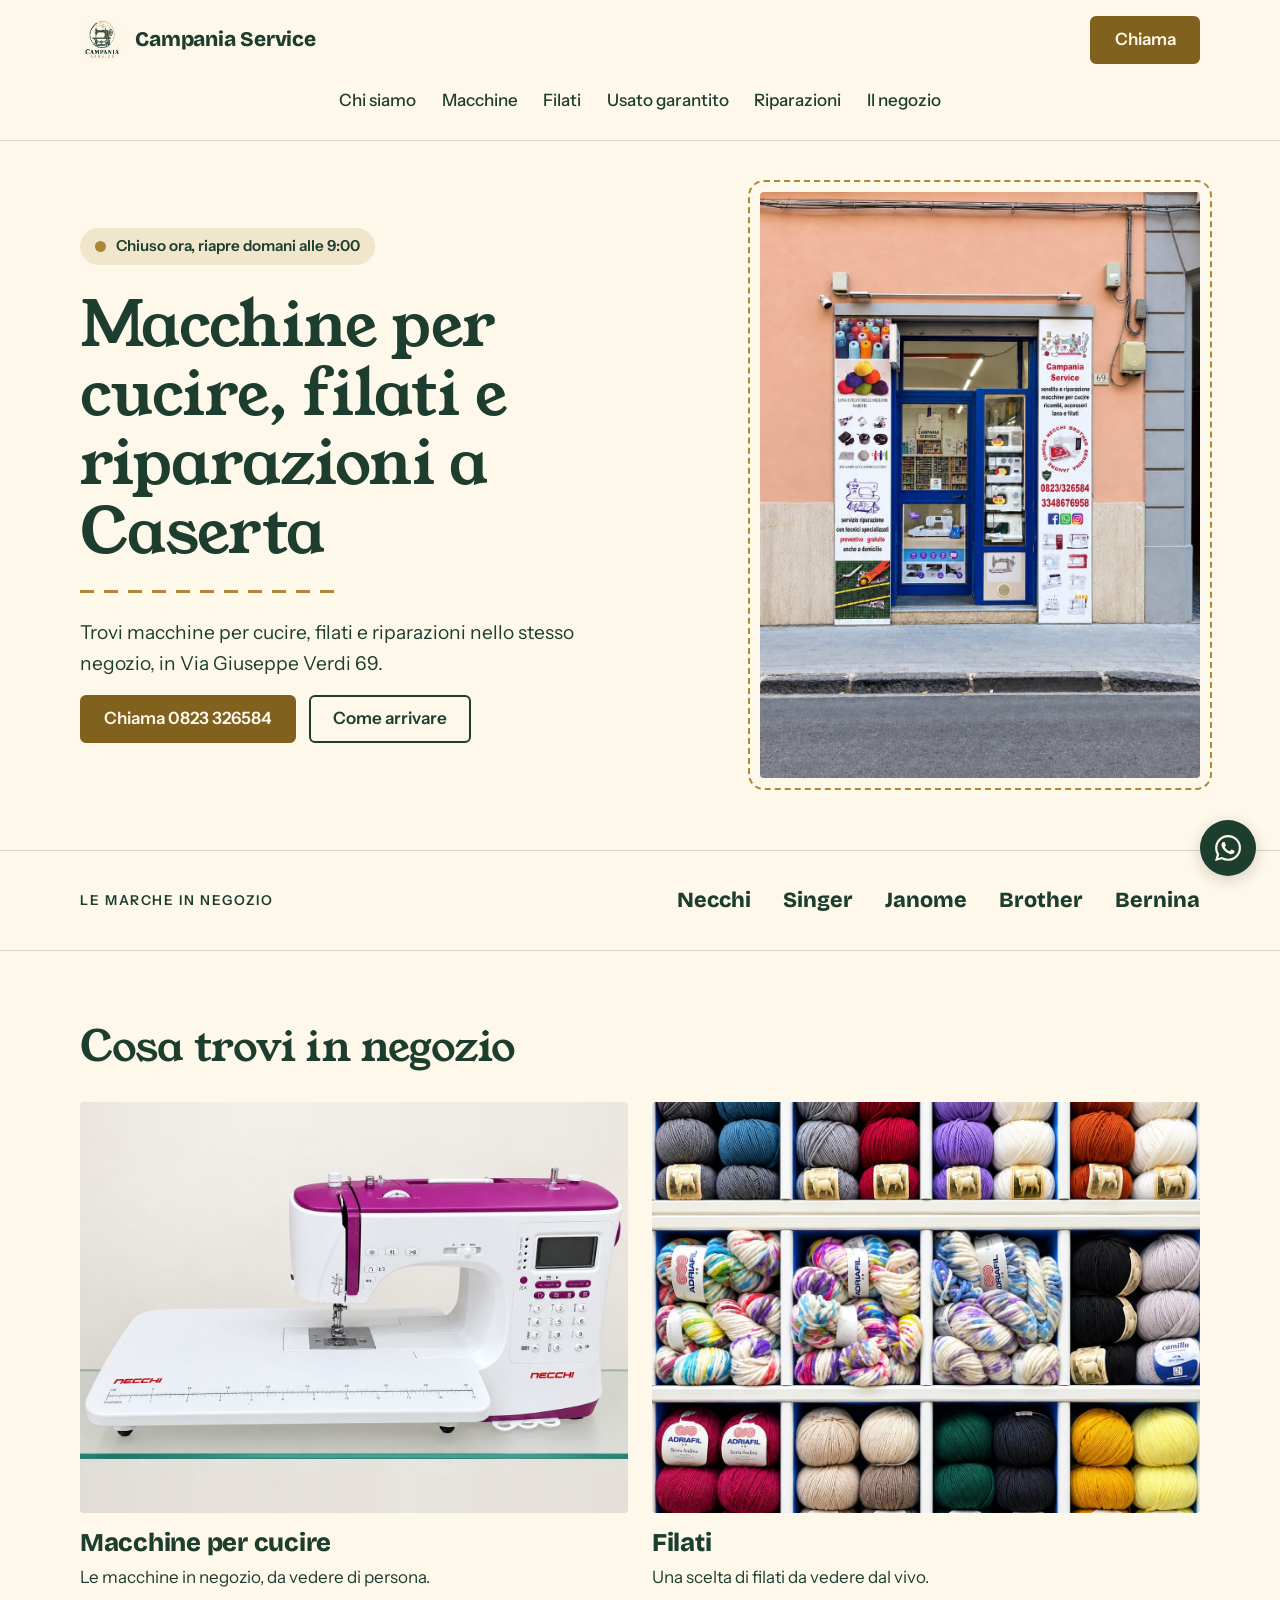
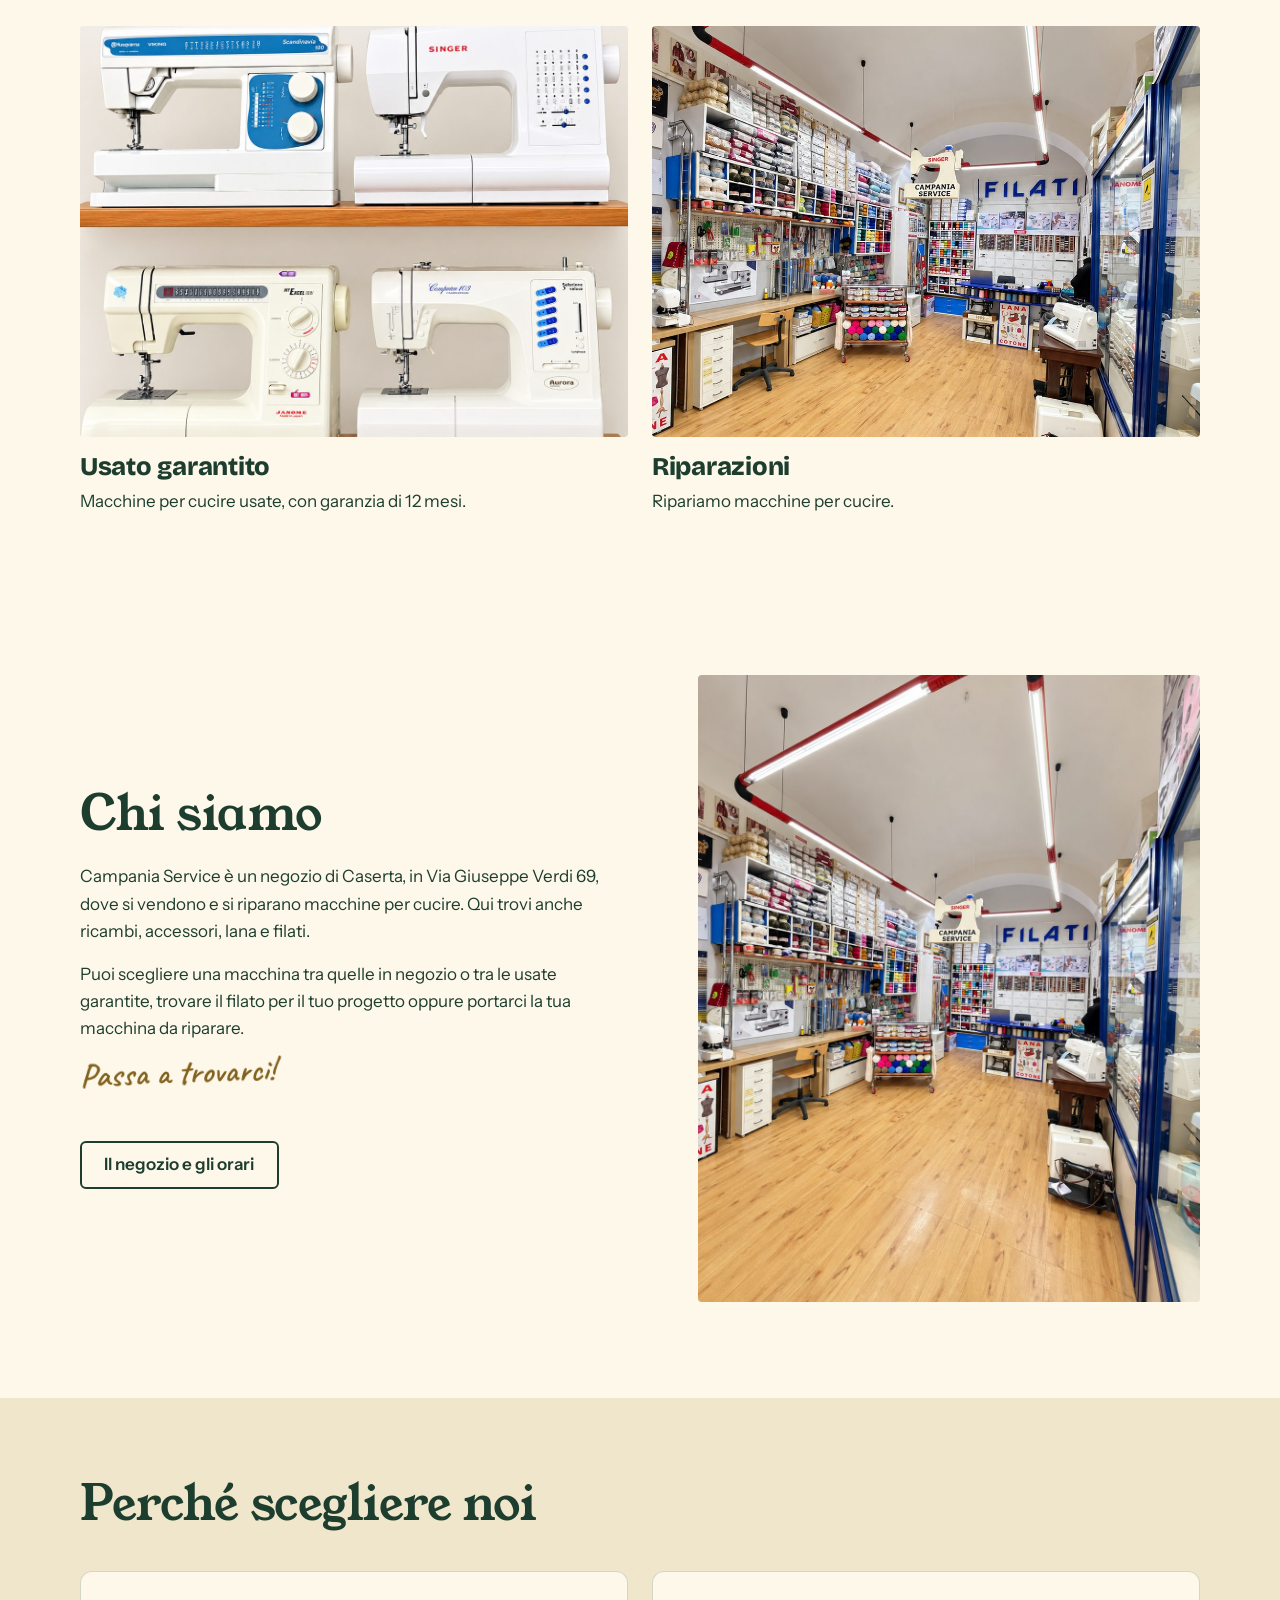
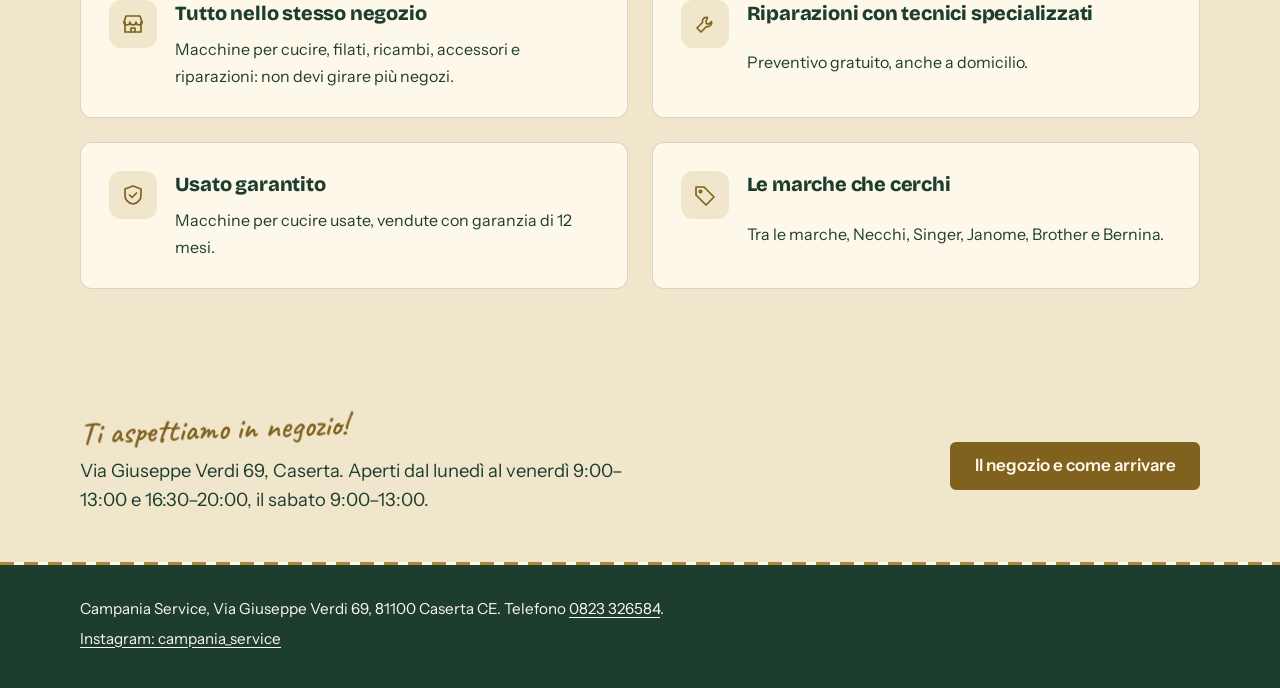
==== index.html @ 4705c8c3 "Add files via upload" ====
<!DOCTYPE html>

<html lang="it">
<head>
<meta charset="utf-8"/>
<meta content="width=device-width, initial-scale=1" name="viewport"/>
<title>Campania Service | Macchine per cucire, filati e riparazioni a Caserta</title>
<meta content="Campania Service a Caserta: macchine per cucire, usato garantito, filati e riparazioni. Via Giuseppe Verdi 69. Telefono 0823 326584." name="description"/>
<meta content="website" property="og:type"/>
<meta content="it_IT" property="og:locale"/>
<meta content="Campania Service | Macchine per cucire, filati e riparazioni a Caserta" property="og:title"/>
<meta content="Macchine per cucire, usato garantito, filati e riparazioni in Via Giuseppe Verdi 69, Caserta." property="og:description"/>
<meta content="#1D3E2F" name="theme-color"/>
<link href="images/favicon.png" rel="icon" type="image/png"/>
<link href="images/apple-touch-icon.png" rel="apple-touch-icon"/>
<link href="https://fonts.googleapis.com" rel="preconnect"/>
<link crossorigin="" href="https://fonts.gstatic.com" rel="preconnect"/>
<link href="https://fonts.googleapis.com/css2?family=Bricolage+Grotesque:opsz,wght@12..96,600;12..96,800&amp;family=Caveat:wght@600&amp;family=Instrument+Sans:wght@400;500;600&amp;family=Young+Serif&amp;display=swap" rel="stylesheet"/>

<link href="style.css?v=20261009-oro" rel="stylesheet"/>
<script type="application/ld+json">
{
  "@context": "https://schema.org",
  "@type": "LocalBusiness",
  "name": "Campania Service",
  "description": "Negozio di macchine per cucire, usato garantito, filati e riparazioni a Caserta.",
  "telephone": "+390823326584",
  "address": {
    "@type": "PostalAddress",
    "streetAddress": "Via Giuseppe Verdi, 69",
    "postalCode": "81100",
    "addressLocality": "Caserta",
    "addressRegion": "CE",
    "addressCountry": "IT"
  },
  "sameAs": ["https://instagram.com/campania_service"],
  "openingHoursSpecification": [
    {"@type": "OpeningHoursSpecification", "dayOfWeek": ["Monday","Tuesday","Wednesday","Thursday","Friday"], "opens": "09:00", "closes": "13:00"},
    {"@type": "OpeningHoursSpecification", "dayOfWeek": ["Monday","Tuesday","Wednesday","Thursday","Friday"], "opens": "16:30", "closes": "20:00"},
    {"@type": "OpeningHoursSpecification", "dayOfWeek": "Saturday", "opens": "09:00", "closes": "13:00"}
  ]
}
</script>
</head>
<body>
<a class="skip" href="#contenuto">Vai al contenuto</a>
<header>
<div class="wrap bar">
<a class="brand" href="index.html"><img alt="" class="brand-mark" height="1254" src="images/logo-campania-service.jpg" width="1254"/><span>Campania Service</span></a>
<nav aria-label="Menu principale">
<a href="index.html#chi-siamo">Chi siamo</a>
<a href="macchine.html">Macchine</a>
<a href="filati.html">Filati</a>
<a href="usato-garantito.html">Usato garantito</a>
<a href="riparazioni.html">Riparazioni</a>
<a href="il-negozio.html">Il negozio</a>
</nav>
<a class="btn primary" href="tel:+390823326584">Chiama</a>
</div>
</header>
<main id="contenuto">
<section class="hero">
<div class="wrap">
<div>
<p class="status" data-state="unknown" id="status">Controllo gli orari</p>
<h1>Macchine per cucire, filati e riparazioni a Caserta</h1>
<div aria-hidden="true" class="stitch draw"></div>
<p class="lead">Trovi macchine per cucire, filati e riparazioni nello stesso negozio, in Via Giuseppe Verdi 69.</p>
<div class="btns">
<a class="btn primary" href="tel:+390823326584">Chiama 0823 326584</a>
<a class="btn" href="https://www.google.com/maps/search/?api=1&amp;query=Campania%20Service%20Via%20Giuseppe%20Verdi%2069%2081100%20Caserta%20CE" rel="noopener" target="_blank">Come arrivare</a>
</div>
</div>
<div class="frame rv">
<img alt="Facciata del negozio Campania Service in Via Giuseppe Verdi 69, a Caserta" fetchpriority="high" height="1400" src="images/facciata.jpg" width="1050"/>
</div>
</div>
</section>
<section aria-label="Marche in negozio" class="brand-strip"><div class="wrap"><p>Le marche in negozio</p><div class="brand-list"><span>Necchi</span><span>Singer</span><span>Janome</span><span>Brother</span><span>Bernina</span></div></div></section>
<section class="home-sec">
<div class="wrap">
<h2 class="fx">Cosa trovi in negozio</h2>
<div class="tiles">
<a class="tile" href="macchine.html">
<span class="frame rv"><img alt="Macchina per cucire Necchi viola" height="883" loading="lazy" src="images/macchine-1.jpg" width="1400"/></span>
<h3 class="fx">Macchine per cucire</h3>
<p class="fx">Le macchine in negozio, da vedere di persona.</p>
</a>
<a class="tile" href="filati.html">
<span class="frame rv"><img alt="Gomitoli di lana colorati" height="1254" loading="lazy" src="images/filati-1.jpg" width="1254"/></span>
<h3 class="fx">Filati</h3>
<p class="fx">Una scelta di filati da vedere dal vivo.</p>
</a>
<a class="tile" href="usato-garantito.html">
<span class="frame rv"><img alt="Macchine per cucire usate garantite" height="1221" loading="lazy" src="images/usato-1.jpg" width="1289"/></span>
<h3 class="fx">Usato garantito</h3>
<p class="fx">Macchine per cucire usate, con garanzia di 12 mesi.</p>
</a>
<a class="tile" href="riparazioni.html">
<span class="frame rv"><img alt="Interno del negozio" height="1400" loading="lazy" src="images/interno-1.jpg" style="object-position:center 45%" width="1050"/></span>
<h3 class="fx">Riparazioni</h3>
<p class="fx">Ripariamo macchine per cucire.</p>
</a>
</div>
</div>
</section>
<section class="about" id="chi-siamo">
<div class="wrap about-grid">
<div class="about-text">
<h2 class="fx">Chi siamo</h2>
<p class="fx">Campania Service è un negozio di Caserta, in Via Giuseppe Verdi 69, dove si vendono e si riparano macchine per cucire. Qui trovi anche ricambi, accessori, lana e filati.</p>
<p class="fx">Puoi scegliere una macchina tra quelle in negozio o tra le usate garantite, trovare il filato per il tuo progetto oppure portarci la tua macchina da riparare.</p>
<p class="hand fx">Passa a trovarci!</p>
<div class="btns fx"><a class="btn" href="il-negozio.html">Il negozio e gli orari</a></div>
</div>
<div class="about-photos">
<div class="frame rv about-main"><img alt="Interno del negozio: scaffali di lana e filati, macchine per cucire in vetrina" height="1400" loading="lazy" src="images/interno-1.jpg" width="1050"/></div>
</div>
</div>
</section>
<section class="why" id="perche">
<div class="wrap">
<h2 class="fx">Perché scegliere noi</h2>
<div class="why-grid">
<article class="why-item fx">
<span class="ico"><svg aria-hidden="true" fill="none" height="24" stroke="currentColor" stroke-width="1.7" viewbox="0 0 24 24" width="24"><path d="M4 10v10h16V10"></path><path d="M3 10l2-6h14l2 6"></path><path d="M3 10c0 1.7 1.3 3 3 3s3-1.3 3-3c0 1.7 1.3 3 3 3s3-1.3 3-3c0 1.7 1.3 3 3 3s3-1.3 3-3"></path><path d="M10 20v-4h4v4"></path></svg></span>
<h3>Tutto nello stesso negozio</h3>
<p>Macchine per cucire, filati, ricambi, accessori e riparazioni: non devi girare più negozi.</p>
</article>
<article class="why-item fx">
<span class="ico"><svg aria-hidden="true" fill="none" height="24" stroke="currentColor" stroke-width="1.7" viewbox="0 0 24 24" width="24"><path d="M14.5 5.5a4 4 0 00-5 5L4 16l4 4 5.5-5.5a4 4 0 005-5l-2.6 2.6-2.4-.5-.5-2.4z"></path></svg></span>
<h3>Riparazioni con tecnici specializzati</h3>
<p>Preventivo gratuito, anche a domicilio.</p>
</article>
<article class="why-item fx">
<span class="ico"><svg aria-hidden="true" fill="none" height="24" stroke="currentColor" stroke-width="1.7" viewbox="0 0 24 24" width="24"><path d="M12 3l8 3v6c0 4.5-3.2 8-8 9-4.8-1-8-4.5-8-9V6z"></path><path d="M8.5 12l2.5 2.5 4.5-4.5"></path></svg></span>
<h3>Usato garantito</h3>
<p>Macchine per cucire usate, vendute con garanzia di 12 mesi.</p>
</article>
<article class="why-item fx">
<span class="ico"><svg aria-hidden="true" fill="none" height="24" stroke="currentColor" stroke-width="1.7" viewbox="0 0 24 24" width="24"><path d="M3 12V4h8l10 10-8 8z"></path><circle cx="7.5" cy="8.5" r="1.2"></circle></svg></span>
<h3>Le marche che cerchi</h3>
<p>Tra le marche, Necchi, Singer, Janome, Brother e Bernina.</p>
</article>
</div>
</div>
</section>
<section class="band">
<div class="wrap fx">
<div>
<p class="hand">Ti aspettiamo in negozio!</p>
<p>Via Giuseppe Verdi 69, Caserta. Aperti dal lunedì al venerdì 9:00–13:00 e 16:30–20:00, il sabato 9:00–13:00.</p>
</div>
<a class="btn primary" href="il-negozio.html">Il negozio e come arrivare</a>
</div>
</section>
</main>
<div aria-hidden="true" class="stitch"></div>
<footer>
<div class="wrap">
<p>Campania Service, Via Giuseppe Verdi 69, 81100 Caserta CE. Telefono <a href="tel:+390823326584">0823 326584</a>.</p>
<p><a href="https://instagram.com/campania_service" rel="noopener" target="_blank">Instagram: campania_service</a></p>
</div>
</footer>
<script src="script.js?v=20261009-2"></script>

<a class="whatsapp-float" href="https://wa.me/393348676958" target="_blank" rel="noopener noreferrer" aria-label="Scrivici su WhatsApp al +39 334 867 6958" title="Scrivici su WhatsApp">
  <svg xmlns="http://www.w3.org/2000/svg" width="26" height="26" viewBox="0 0 24 24" aria-hidden="true" focusable="false">
    <path fill="currentColor" d="M20.52 3.48A11.88 11.88 0 0 0 12.04 0C5.46 0 .11 5.35.11 11.93c0 2.1.55 4.16 1.6 5.98L0 24l6.25-1.64a11.9 11.9 0 0 0 5.79 1.48h.01c6.58 0 11.94-5.35 11.94-11.93a11.85 11.85 0 0 0-3.47-8.43ZM12.04 21.82a9.9 9.9 0 0 1-5.04-1.38l-.36-.21-3.71.97.99-3.62-.24-.37a9.89 9.89 0 0 1-1.51-5.28c0-5.46 4.44-9.9 9.91-9.9a9.83 9.83 0 0 1 7 2.9 9.83 9.83 0 0 1 2.9 7c0 5.46-4.45 9.89-9.94 9.89Zm5.44-7.41c-.3-.15-1.76-.87-2.03-.97-.27-.1-.47-.15-.67.15-.2.3-.77.97-.94 1.17-.17.2-.35.22-.65.07-.3-.15-1.26-.46-2.4-1.48-.89-.79-1.48-1.76-1.66-2.06-.17-.3-.02-.46.13-.61.13-.13.3-.35.45-.52.15-.17.2-.3.3-.5.1-.2.05-.37-.02-.52-.08-.15-.67-1.61-.92-2.21-.24-.58-.49-.5-.67-.51h-.57c-.2 0-.52.07-.79.37-.27.3-1.04 1.02-1.04 2.49s1.07 2.89 1.21 3.09c.15.2 2.1 3.2 5.08 4.49.71.3 1.26.49 1.69.62.71.23 1.35.2 1.86.12.57-.08 1.76-.72 2.01-1.41.25-.7.25-1.29.17-1.41-.07-.13-.27-.2-.57-.35Z"/>
  </svg>
</a>
</body>
</html>
---- style.css ----
:root{
  --ink:#1D3E2F; --paper:#FEF8EA; --mist:#F0E6CB; --denim:#45614C; --thread:#AD8732; --thread-strong:#80611E;
  --line:rgba(29,62,47,.18);
  --display:"Young Serif",Georgia,"Times New Roman",serif;
  --head:"Bricolage Grotesque","Arial Narrow",system-ui,sans-serif;
  --hand:"Caveat","Segoe Script","Bradley Hand",cursive;
  --body:"Instrument Sans",system-ui,-apple-system,"Segoe UI",sans-serif;
}
*{box-sizing:border-box}
[hidden]{display:none!important}
html{scroll-behavior:smooth;scroll-padding-top:84px}
body{margin:0;background:var(--paper);color:var(--ink);font:400 1.0625rem/1.6 var(--body)}
img{display:block;max-width:100%}
a{color:inherit}
h1,h2{font-family:var(--display);font-weight:400;line-height:1.1;letter-spacing:-.01em;margin:0}
h3{font-family:var(--head);font-weight:800;line-height:1.1;letter-spacing:-.01em;margin:0}
p{margin:0 0 1rem}
.wrap{width:min(1120px,100% - 2.5rem);margin-inline:auto}
.sr{position:absolute;width:1px;height:1px;overflow:hidden;clip:rect(0 0 0 0);white-space:nowrap}
:focus-visible{outline:3px solid var(--thread);outline-offset:3px}
.skip{position:absolute;left:1rem;top:-4rem;background:var(--ink);color:#FEF8EA;padding:.6rem 1rem;z-index:20}
.skip:focus{top:1rem}

/* punto cucito: motivo ricorrente */
.stitch{height:3px;background:repeating-linear-gradient(90deg,var(--thread) 0 14px,transparent 14px 24px)}
.draw{clip-path:inset(0 100% 0 0);animation:draw 1.2s .25s ease-out forwards}
@keyframes draw{to{clip-path:inset(0 0 0 0)}}

/* header e menu */
header{position:sticky;top:0;z-index:10;background:rgba(254,248,234,.95);backdrop-filter:blur(6px);border-bottom:1px solid var(--line)}
.bar{display:flex;align-items:center;justify-content:space-between;gap:1rem;min-height:68px}
.brand{display:inline-flex;align-items:center;gap:.7rem;font-family:var(--head);font-weight:800;font-size:1.3rem;letter-spacing:-.01em;text-decoration:none}
.brand-mark{height:44px;width:auto}
nav{display:flex;gap:1.6rem;font-weight:500}
nav a{text-decoration:none;padding:.4rem 0;border-bottom:2px solid transparent}
nav a:hover,nav a[aria-current="page"]{border-color:var(--thread)}

/* bottoni */
.btn{display:inline-flex;align-items:center;justify-content:center;min-height:48px;padding:0 1.4rem;border-radius:6px;font-weight:600;text-decoration:none;border:2px solid var(--ink);background:transparent;color:inherit;transition:background .15s,color .15s}
.btn:hover{background:var(--ink);color:#FEF8EA}
.btn.primary{background:var(--thread-strong);border-color:var(--thread-strong);color:#FEF8EA}
.btn.primary:hover{background:#644B16;border-color:#644B16}
.dark .btn{border-color:#FEF8EA}
.dark .btn:hover{background:#FEF8EA;color:var(--ink)}
.dark .btn.primary{background:var(--thread-strong);border-color:var(--thread-strong);color:#FEF8EA}
.dark .btn.primary:hover{background:#FEF8EA;border-color:#FEF8EA;color:var(--ink)}
.btns{display:flex;flex-wrap:wrap;gap:.8rem}

/* cornici foto */
.frame{position:relative;display:block;width:100%;aspect-ratio:4/3;overflow:hidden;background:var(--mist);border-radius:4px}
.frame img{position:absolute;inset:0;width:100%;height:100%;object-fit:cover}
button.frame{border:0;padding:0;cursor:zoom-in;font:inherit}
.dark .frame{background:#294E3B}

/* titolo di pagina */
.page-title{padding:3.2rem 0 2rem}
.page-title h1{font-size:clamp(2.2rem,4.6vw,3.5rem)}
.page-title .stitch{width:min(260px,60%);margin:1.4rem 0}
.page-title p{max-width:38rem;font-size:1.15rem}

/* gallerie */
.gal{display:grid;grid-template-columns:repeat(auto-fill,minmax(280px,1fr));gap:1rem}
.gal.two{grid-template-columns:repeat(2,1fr)}
.gallery-sec{padding:0 0 4.5rem}
.dark{background:var(--ink);color:#FEF8EA}
.dark .page-title{padding-top:3.2rem}
.dark .gallery-sec{padding-bottom:4.5rem}

/* fascia con invito all'azione */
.band{background:var(--mist);padding:3rem 0}
.band .wrap{display:flex;flex-wrap:wrap;align-items:center;justify-content:space-between;gap:1.5rem 3rem}
.band p{max-width:36rem;margin:0;font-size:1.15rem}

/* home */
.hero{padding:3.2rem 0 4.5rem}
.hero .wrap{display:grid;grid-template-columns:1.05fr .95fr;gap:3.5rem;align-items:center}
.hero h1{font-size:clamp(2.4rem,4.9vw,4.1rem)}
.hero .stitch{width:min(260px,60%);margin:1.5rem 0}
.hero p.lead{font-size:1.2rem;max-width:34rem}
.hero .frame{outline:2px dashed var(--thread);outline-offset:10px;aspect-ratio:3/4;max-width:440px;justify-self:end}
.status{display:inline-flex;align-items:center;gap:.6rem;padding:.4rem .95rem;border-radius:999px;background:var(--mist);font-weight:600;font-size:.95rem;margin-bottom:1.6rem}
.status::before{content:"";width:.7rem;height:.7rem;border-radius:50%;background:var(--denim)}
.status[data-state="open"]::before{background:#1D3E2F}
.status[data-state="closed"]::before{background:var(--thread)}
.home-sec{padding:4.5rem 0}
.home-sec h2{font-size:clamp(1.9rem,3.6vw,2.7rem);margin-bottom:2rem}
.tiles{display:grid;grid-template-columns:repeat(2,1fr);gap:2.2rem 1.5rem}
.tile{display:block;text-decoration:none}
.tile h3{font-size:1.6rem;margin:1rem 0 .4rem}
.tile p{margin:0;max-width:30rem}
.tile:hover h3{text-decoration:underline;text-decoration-color:var(--thread);text-decoration-thickness:3px;text-underline-offset:5px}

/* testo semplice (riparazioni) */
.text-sec{padding:0 0 4.5rem}
.facts{max-width:38rem;margin:0 0 2rem;padding:0;list-style:none;border-top:1px dashed var(--line)}
.facts li{padding:.8rem 0;border-bottom:1px dashed var(--line)}

/* contatti */
.contact{display:grid;grid-template-columns:1fr 1fr;gap:3rem;align-items:start;padding:3.5rem 0 4.5rem}
.contact h2{font-size:clamp(1.9rem,3.6vw,2.5rem);margin-bottom:1.2rem}
address{font-style:normal;margin-bottom:1.2rem}
.hours{border-collapse:collapse;width:100%;max-width:26rem;margin-bottom:1.6rem}
.hours th,.hours td{text-align:left;padding:.55rem 0;border-bottom:1px dashed var(--line);font-weight:400;vertical-align:top}
.hours th{width:7.5rem}
.hours tr.today th,.hours tr.today td{font-weight:600}
.map{width:100%;height:100%;min-height:340px;border:0;border-radius:4px;background:var(--mist)}

footer{background:var(--ink);color:#FEF8EA;padding:2rem 0;font-size:.95rem}
footer p{margin:0 0 .3rem}
footer a{text-underline-offset:3px}

/* foto ingrandita */
dialog{border:0;padding:0;background:transparent;max-width:min(96vw,1100px);overflow:visible}
dialog::backdrop{background:rgba(20,35,27,.9)}
dialog img{max-height:84vh;width:auto;margin:0 auto;border-radius:4px}
dialog .x{display:block;margin:0 0 .6rem auto;min-height:44px;padding:0 1.1rem;border:2px solid #FEF8EA;border-radius:6px;background:transparent;color:#FEF8EA;font:600 1rem var(--body);cursor:pointer}
dialog .x:hover{background:#FEF8EA;color:var(--ink)}

@media (max-width:900px){
  .hero .frame{justify-self:center;width:min(100%,440px)}
  .bar{flex-wrap:wrap;gap:.2rem 1rem;padding:.6rem 0 0}
  .brand{order:1;font-size:1.15rem;gap:.55rem}
  .brand-mark{height:38px}
  .bar > .btn{order:2;margin-left:auto;min-height:42px;padding:0 1.1rem}
  nav{order:3;width:100%;gap:1.3rem;overflow-x:auto;white-space:nowrap;padding-bottom:.2rem}
  .hero .wrap,.contact{grid-template-columns:1fr}
  .hero .wrap{gap:2.5rem}
  .hero{padding-top:2rem}
  .home-sec{padding:3.2rem 0}
  .page-title{padding-top:2.2rem}
  .contact{padding:2.5rem 0 3.2rem}
}
@media (max-width:620px){
  .tiles{grid-template-columns:1fr}
  .gal{grid-template-columns:repeat(2,1fr);gap:.7rem}
  .gal.two{grid-template-columns:1fr}
  .btns .btn{width:100%}
}
@media (prefers-reduced-motion:reduce){
  html{scroll-behavior:auto}
  .draw{animation:none;clip-path:none}
}

/* gallerie con foto di forme diverse: si vedono intere, a colonne */
.gal.natural{display:block;columns:3 260px;column-gap:1rem}
.gal.natural .frame{aspect-ratio:auto;margin:0 0 1rem;break-inside:avoid}
.gal.natural .frame img{position:static;height:auto}
.gal.portrait .frame{aspect-ratio:3/4}
@media (max-width:620px){
  .gal.natural{columns:2;column-gap:.7rem}
  .gal.natural .frame{margin-bottom:.7rem}
  .gal.two.portrait{grid-template-columns:repeat(2,1fr);gap:.7rem}
}

/* telefoni stretti: nome e pulsante restano sulla stessa riga */
@media (max-width:430px){
  .brand{font-size:1.02rem;gap:.5rem}
  .brand-mark{height:34px}
  .bar > .btn{padding:0 .9rem}
}

/* due o poche foto grandi, mostrate intere affiancate */
.gal.pair{grid-template-columns:repeat(2,1fr);align-items:start}
.gal.pair .frame{aspect-ratio:auto}
.gal.pair .frame img{position:static;height:auto}
@media (max-width:620px){
  .gal.pair{grid-template-columns:1fr}
}

/* cornici uniformi nelle gallerie */
.gal.square .frame{aspect-ratio:1/1}

/* animazioni leggere: ingrandimento lento della foto e ombra morbida */
.gal .frame,.tile .frame{transition:box-shadow .35s ease}
.gal .frame img,.tile .frame img{transition:transform .6s cubic-bezier(.2,.6,.2,1)}
@media (hover:hover){
  .gal .frame:hover,.tile:hover .frame{box-shadow:0 14px 26px -16px rgba(29,62,47,.45)}
  .gal .frame:hover img,.tile:hover .frame img{transform:scale(1.045)}
  .dark .gal .frame:hover{box-shadow:0 14px 26px -16px rgba(0,0,0,.7)}
}
/* sul telefono: piccola risposta mentre il dito è appoggiato */
.gal .frame:active img,.tile:active .frame img{transform:scale(1.03);transition-duration:.2s}
.btn:active{transform:translateY(1px)}
@media (prefers-reduced-motion:reduce){
  .gal .frame,.tile .frame,.gal .frame img,.tile .frame img{transition:none}
  .gal .frame:hover img,.tile:hover .frame img,.gal .frame:active img,.tile:active .frame img{transform:none}
}

/* =========================================================
   Font: titoli in Young Serif, testi in Instrument Sans,
   titoletti e nome in Bricolage Grotesque, appunti in Caveat
   ========================================================= */
.hand{display:inline-block;font-family:var(--hand);font-weight:600;font-size:2.1rem;line-height:1.05;color:var(--thread-strong);margin:0 0 1.2rem;transform:rotate(-2deg);transform-origin:left center}
.dark .hand{color:#D9BC73}
.band p.hand{font-size:2rem;margin:0 0 .3rem;max-width:none}

/* ---------- entrata della pagina (una sola volta, in sequenza) ---------- */
@keyframes rise{from{opacity:0;transform:translateY(16px)}to{opacity:1;transform:none}}
.hero .wrap > div:first-child > :not(.stitch),
.page-title > :not(.stitch){animation:rise .9s cubic-bezier(.2,.6,.2,1) both}
.hero .wrap > div:first-child > :nth-child(1){animation-delay:.05s}
.hero .wrap > div:first-child > :nth-child(2){animation-delay:.18s}
.hero .wrap > div:first-child > :nth-child(4){animation-delay:.5s}
.hero .wrap > div:first-child > :nth-child(5){animation-delay:.65s}
.page-title > :nth-child(1){animation-delay:.05s}
.page-title > :nth-child(3){animation-delay:.4s}
.page-title > :nth-child(4){animation-delay:.55s}

/* ---------- comparsa allo scorrimento ---------- */
/* foto: si aprono dall'alto verso il basso mentre si assestano */
.js .rv{opacity:0;clip-path:inset(0 0 99.6% 0)}
.js .rv.in{opacity:1;clip-path:inset(-40px);transition:clip-path 1.1s cubic-bezier(.77,0,.18,1) var(--d,0s),opacity .01s var(--d,0s),box-shadow .35s ease}
.js .rv.in img{animation:settle 1.5s cubic-bezier(.2,.6,.2,1) var(--d,0s) backwards}
@keyframes settle{from{transform:scale(1.22)}to{transform:scale(1)}}
/* testi: salgono di poco e compaiono */
.js .fx{opacity:0;transform:translateY(16px)}
.js .fx.in{opacity:1;transform:none;transition:opacity .9s ease var(--d,0s),transform .9s cubic-bezier(.2,.6,.2,1) var(--d,0s)}
/* linee a punto cucito: si cuciono da sinistra */
.js .rs{opacity:0;clip-path:inset(0 99.6% 0 0)}
.js .rs.in{opacity:1;clip-path:inset(0 0 0 0);transition:clip-path 1.5s ease-out,opacity .01s}

/* ---------- chi siamo ---------- */
.about{padding:4.5rem 0}
.about-grid{display:grid;grid-template-columns:1.05fr .95fr;gap:4.5rem;align-items:center}
.about h2,.why h2{font-size:clamp(2rem,4vw,3rem);margin-bottom:1.4rem}
.about-text p{max-width:34rem}
.about-photos{position:relative;padding-bottom:4.2rem}
.about-main{width:78%;margin-left:auto;aspect-ratio:3/4}
.about-side{position:absolute;left:0;bottom:0;width:56%;aspect-ratio:4/3;outline:2px dashed var(--thread);outline-offset:8px;background:var(--mist)}

/* ---------- perché sceglierci / riparazioni ---------- */
.why{padding:4.5rem 0}
.why-grid{display:grid;grid-template-columns:repeat(2,1fr);gap:2.6rem 3.5rem;margin-top:2.6rem}
.why-grid.three{grid-template-columns:repeat(3,1fr);gap:2.4rem;margin-top:0}
.why.flat{padding-top:0}
.why-item{display:grid;grid-template-columns:auto 1fr;gap:0 1.3rem;align-items:start}
.ico{grid-row:span 2;display:grid;place-items:center;width:64px;height:64px;border:2px dashed var(--thread);border-radius:50%}
.ico svg{width:30px;height:30px;fill:none;stroke:var(--thread);stroke-width:1.7;stroke-linecap:round;stroke-linejoin:round;transition:transform .5s cubic-bezier(.2,.6,.2,1)}
.why-item h3{font-size:1.4rem;margin:.3rem 0 .45rem}
.why-item p{margin:0;max-width:30rem}
.dark .why-item p{color:rgba(254,248,234,.86)}
@media (hover:hover){
  .why-item:hover .ico svg{transform:rotate(-9deg) scale(1.12)}
}

/* ---------- usato: due foto uguali ---------- */
.gal.pair .frame{aspect-ratio:1/1}
.gal.pair .frame img{position:absolute;height:100%}

@media (max-width:900px){
  .about{padding:3.2rem 0}
  .about-grid{grid-template-columns:1fr;gap:2.8rem}
  .why{padding:3.2rem 0}
  .why-grid,.why-grid.three{grid-template-columns:1fr;gap:2rem}
  .why.flat{padding-top:0}
}
@media (max-width:620px){
  .gal.pair{grid-template-columns:1fr}
}

/* ---------- chi preferisce meno movimento ---------- */
@media (prefers-reduced-motion:reduce){
  .js .rv,.js .rv.in,.js .fx,.js .fx.in,.js .rs,.js .rs.in{clip-path:none;opacity:1;transform:none;transition:none}
  .js .rv.in img{animation:none}
  .hero .wrap > div:first-child > *,.page-title > *{animation:none}
  .ticker-track{animation:none;width:auto;justify-content:center}
  .ticker-set + .ticker-set,.ticker .rep{display:none}
}

/* Layout condiviso: navigazione visibile e sezioni ben distanziate. */
html{scroll-padding-top:150px}
.bar{flex-wrap:wrap;gap:1rem;padding:1rem 0}
.brand{order:1}.bar>.btn{order:2;margin-left:auto}
nav{order:3;width:100%;display:flex;flex-wrap:wrap;justify-content:center;gap:.25rem 1.6rem;overflow:visible;white-space:normal}
nav a{padding:.45rem 0}
.brand-strip{padding:2rem 0;border-block:1px solid var(--line);background:#FEF8EA}
.brand-strip .wrap{display:flex;flex-wrap:wrap;align-items:center;justify-content:space-between;gap:1rem 2rem}
.brand-strip p{margin:0;font-size:.85rem;font-weight:600;text-transform:uppercase;letter-spacing:.12em}
.brand-list{display:flex;flex-wrap:wrap;gap:1rem 2rem}
.brand-list span{font-family:var(--head);font-size:1.35rem;font-weight:800}
.about{padding:5.5rem 0 6rem}
.about-grid{gap:4rem}.about-grid>*{min-width:0}
.about-photos{padding:0}.about-main{width:100%;margin:0;aspect-ratio:4/5}
.about-text .btns{margin-top:1.75rem}
.why{padding:5rem 0;background:var(--mist);color:var(--ink)}
.why-grid{gap:1.5rem;margin-top:2.5rem}
.why-item{padding:1.75rem;border:1px solid var(--line);border-radius:12px;background:#FEF8EA;grid-template-columns:48px minmax(0,1fr);gap:0 1.1rem}
.ico{width:48px;height:48px;border:0;background:#F0E6CB;border-radius:12px;color:var(--thread-strong)}
.ico svg{display:block;width:24px!important;height:24px!important;max-width:24px;max-height:24px;fill:none;stroke:currentColor}
.why-item h3{font-size:1.25rem;line-height:1.3;margin:0 0 .65rem}
.why-item p{font-size:1rem;line-height:1.65}
.why.flat{padding:1rem 0 4rem;background:transparent}
.page-title{padding:3.5rem 0 2.75rem}.page-title p{margin-bottom:0;max-width:48rem}
.page-title .btns{margin-top:1.75rem}
.catalog{display:grid;grid-template-columns:repeat(3,minmax(0,1fr));gap:1.75rem}
.catalog.two{grid-template-columns:repeat(2,minmax(0,1fr))}
.product-card{min-width:0;overflow:hidden;background:#FEF8EA;border:1px solid var(--line);border-radius:12px;display:flex;flex-direction:column}
.product-card .frame{border-radius:0;aspect-ratio:4/3;background:#F4ECD9}
.product-card .frame img{object-fit:contain}
.product-copy{padding:1.5rem;flex:1}
.product-copy h2,.advice-card h2{font:800 1.35rem/1.3 var(--head);letter-spacing:-.01em;margin:0 0 .8rem}
.product-copy p{font-size:1rem;line-height:1.7;margin:0;color:var(--denim)}
.advice-card{padding:2rem;background:var(--ink);color:#FEF8EA;justify-content:center;gap:1rem}
.advice-card p,.advice-card h2{margin:0}.advice-card .btn{align-self:start}
.eyebrow{font-size:.8rem;font-weight:600;letter-spacing:.12em;text-transform:uppercase}
.catalog-note{margin:2rem 0 0;max-width:52rem;font-size:.95rem;color:var(--denim)}
.dark .product-card{background:#294E3B;border-color:rgba(254,248,234,.2)}
.dark .product-copy p{color:#FEF8EA}
.help-section{padding:0 0 4rem}.help-section>h2{font-size:clamp(1.8rem,3vw,2.6rem);margin-bottom:2rem}
.help-grid{display:grid;grid-template-columns:repeat(3,minmax(0,1fr));gap:2rem}
.help-grid h3{font-size:1.2rem;line-height:1.4;margin-bottom:.75rem}.help-grid p{margin:0}
@media(max-width:900px){
 .about-grid{gap:3rem}.about{padding:4rem 0}.why{padding:4rem 0}
 .catalog{grid-template-columns:repeat(2,minmax(0,1fr))}
 .why-grid,.why-grid.three{grid-template-columns:1fr}
 .help-grid{grid-template-columns:1fr;gap:1.5rem}
}
@media(max-width:620px){
 html{scroll-padding-top:190px}
 .wrap{width:calc(100% - 2rem)}
 nav{justify-content:flex-start;gap:.25rem 1rem;font-size:.9rem}
 .bar{gap:.75rem}.brand{font-size:1.02rem}.brand-mark{height:34px}
 .catalog,.catalog.two{grid-template-columns:1fr;gap:1.5rem}
 .product-copy{padding:1.4rem}.product-card .frame{aspect-ratio:4/3}
 .brand-list{gap:.65rem 1.25rem}.brand-list span{font-size:1.15rem}
 .about-grid{gap:2.75rem}.about{padding:3.5rem 0 4rem}
 .why-item{padding:1.4rem;gap:0 1rem}
 .hero .frame{outline-offset:5px}
 .page-title{padding:2.5rem 0 2rem}
}

/* Pulsante WhatsApp fisso, accessibile su desktop e smartphone. */
.whatsapp-float{
 position:fixed;right:max(24px,env(safe-area-inset-right));bottom:max(24px,env(safe-area-inset-bottom));
 z-index:50;display:flex;align-items:center;justify-content:center;width:56px;height:56px;
 border-radius:50%;background:#1D3E2F;color:#FEF8EA;text-decoration:none;
 box-shadow:0 4px 16px rgba(0,0,0,.16);transition:transform .2s ease,background-color .2s ease,box-shadow .2s ease;
}
.whatsapp-float svg{display:block;width:26px;height:26px;flex:none}
.whatsapp-float:focus-visible{outline:3px solid var(--ink);outline-offset:4px}
@media(hover:hover){.whatsapp-float:hover{background:#294E3B;transform:translateY(-3px);box-shadow:0 6px 20px rgba(0,0,0,.2)}}
.whatsapp-float:active{transform:scale(.96)}
@media(max-width:620px){.whatsapp-float{right:max(16px,env(safe-area-inset-right));bottom:max(16px,env(safe-area-inset-bottom))}}
@media(prefers-reduced-motion:reduce){.whatsapp-float{transition:none}.whatsapp-float:hover,.whatsapp-float:active{transform:none}}
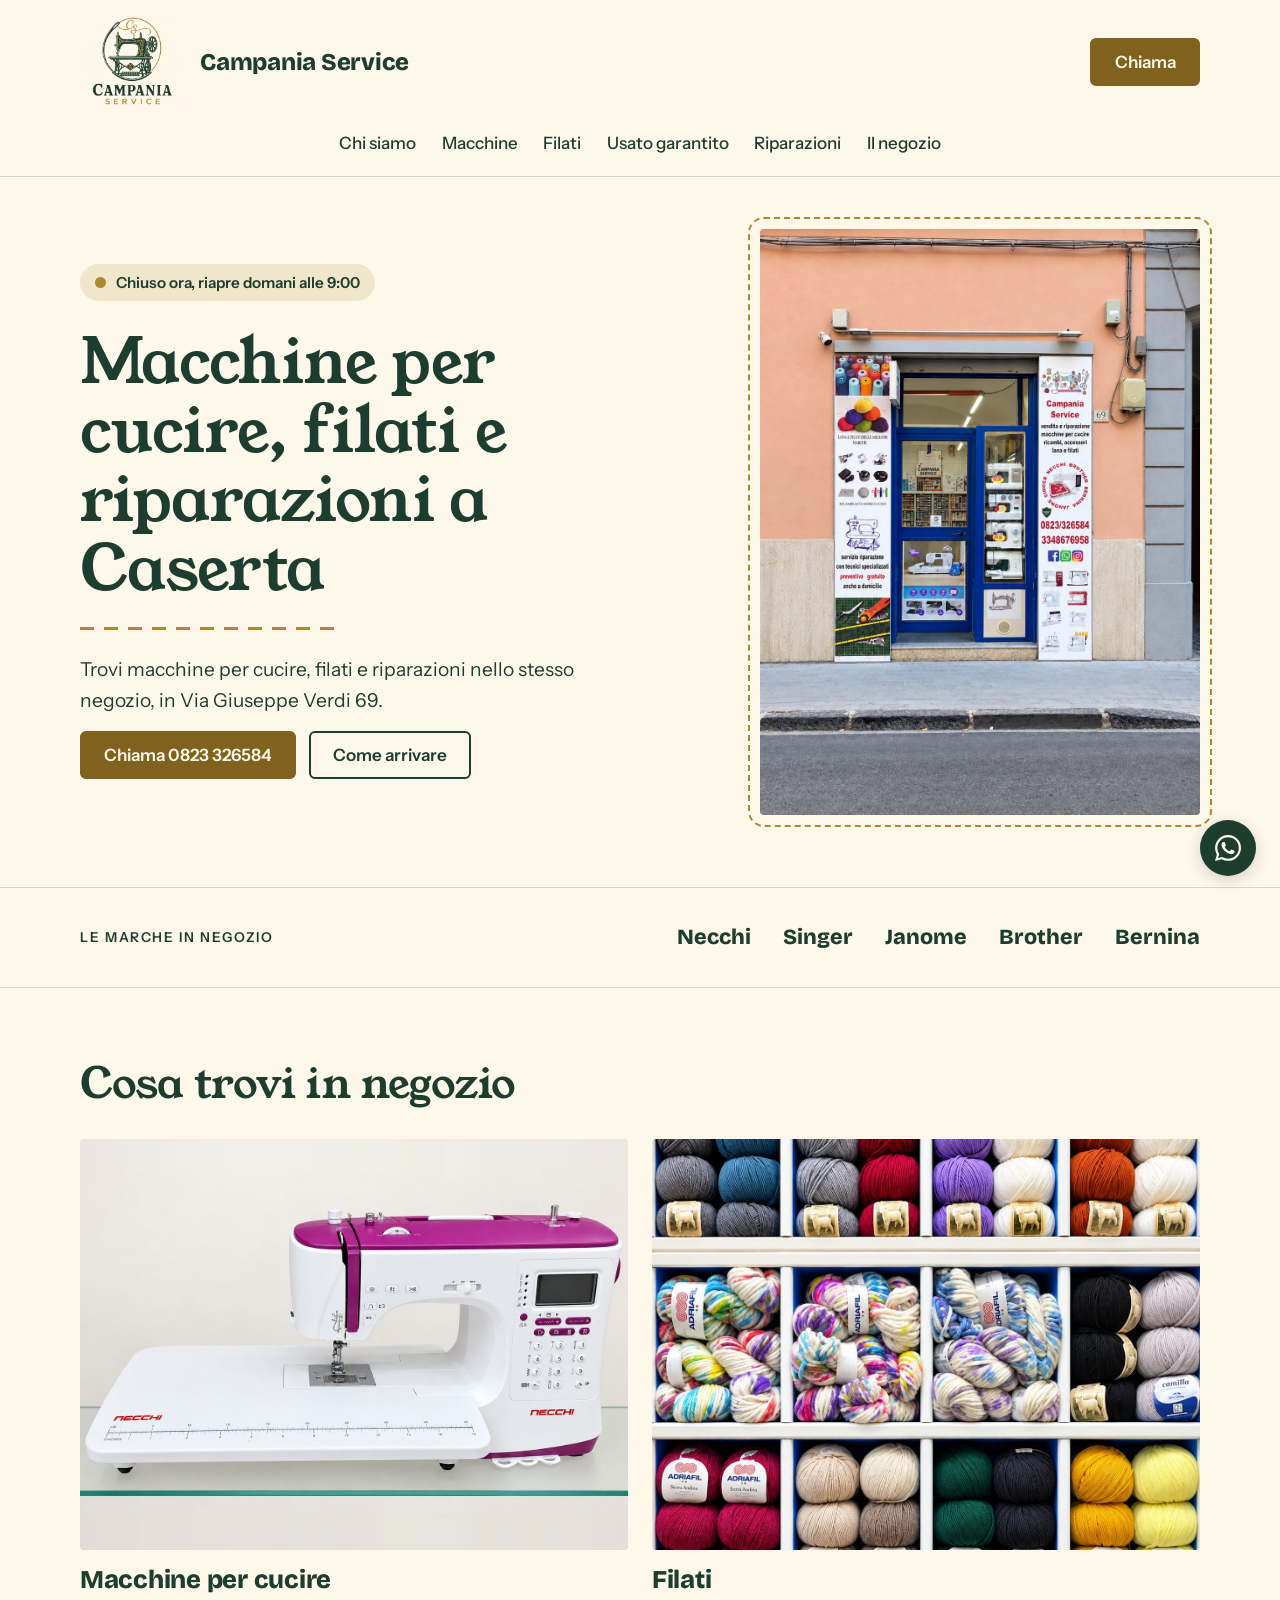
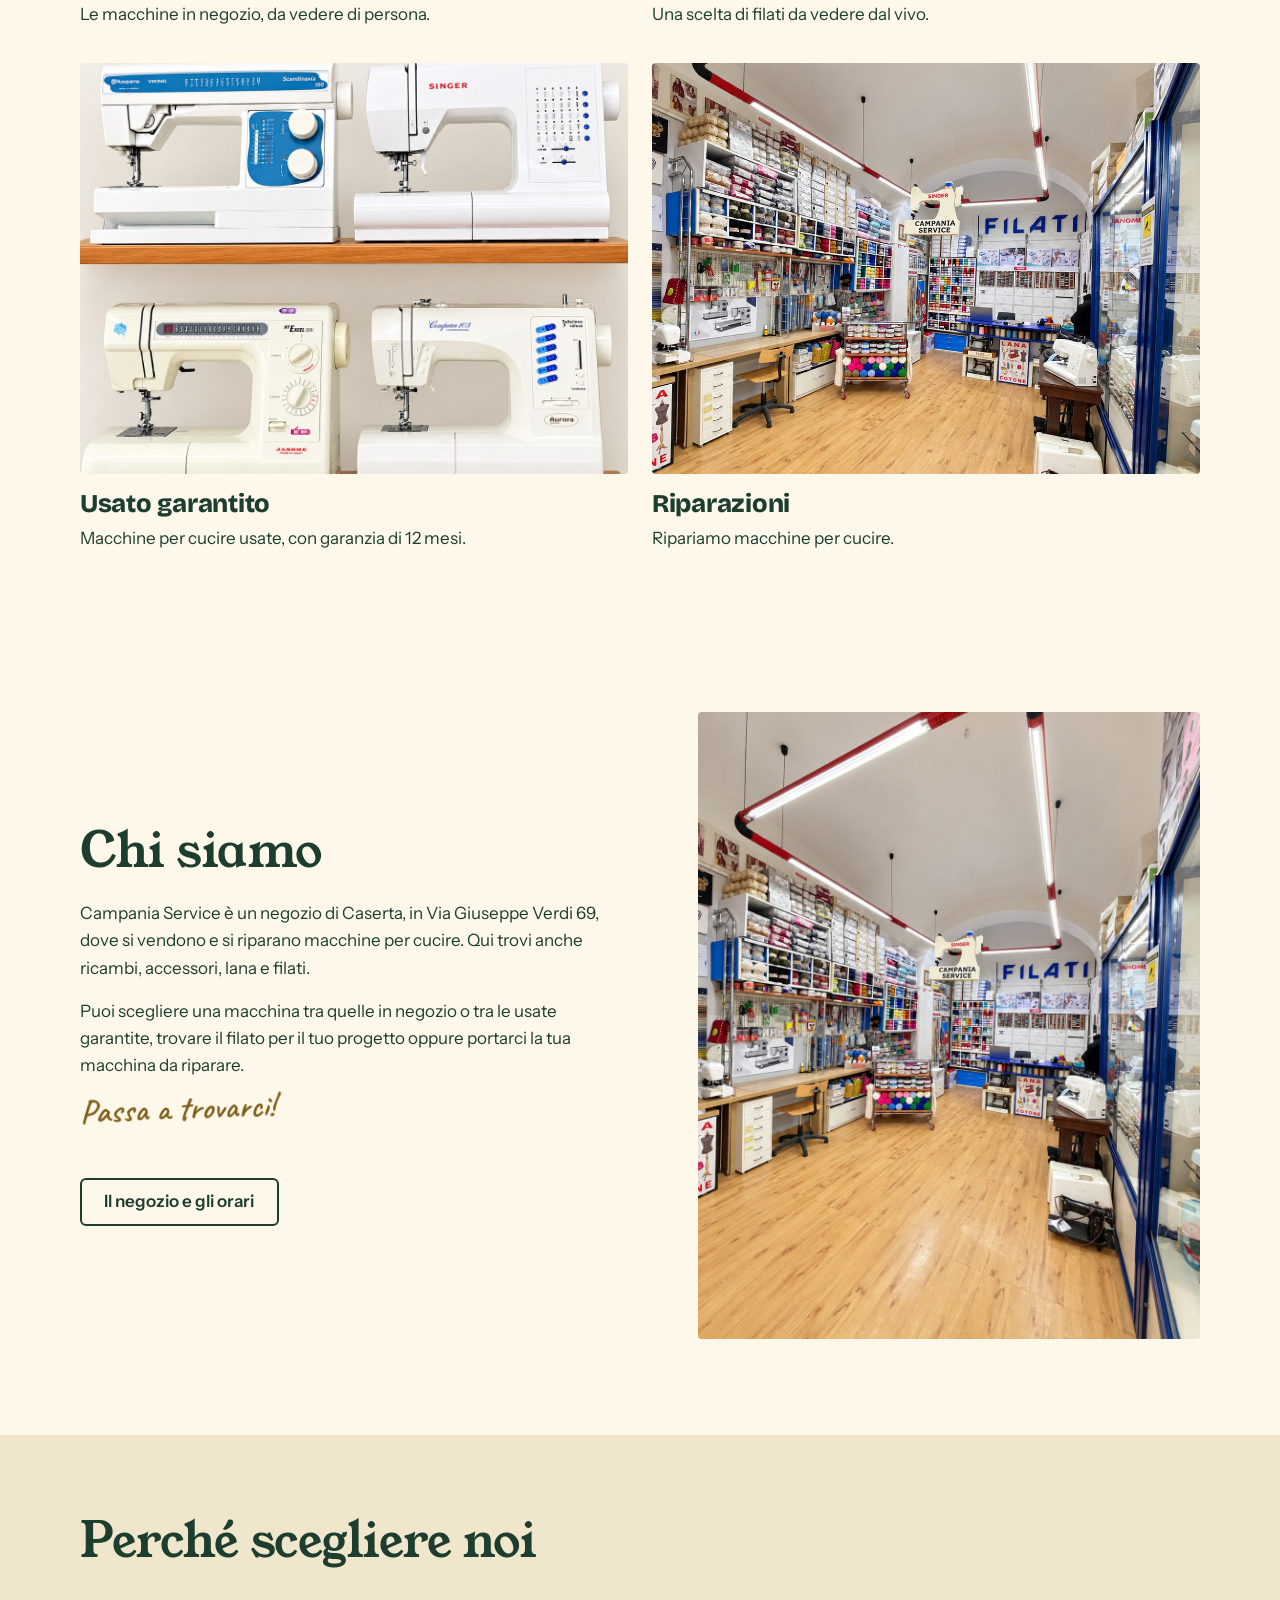
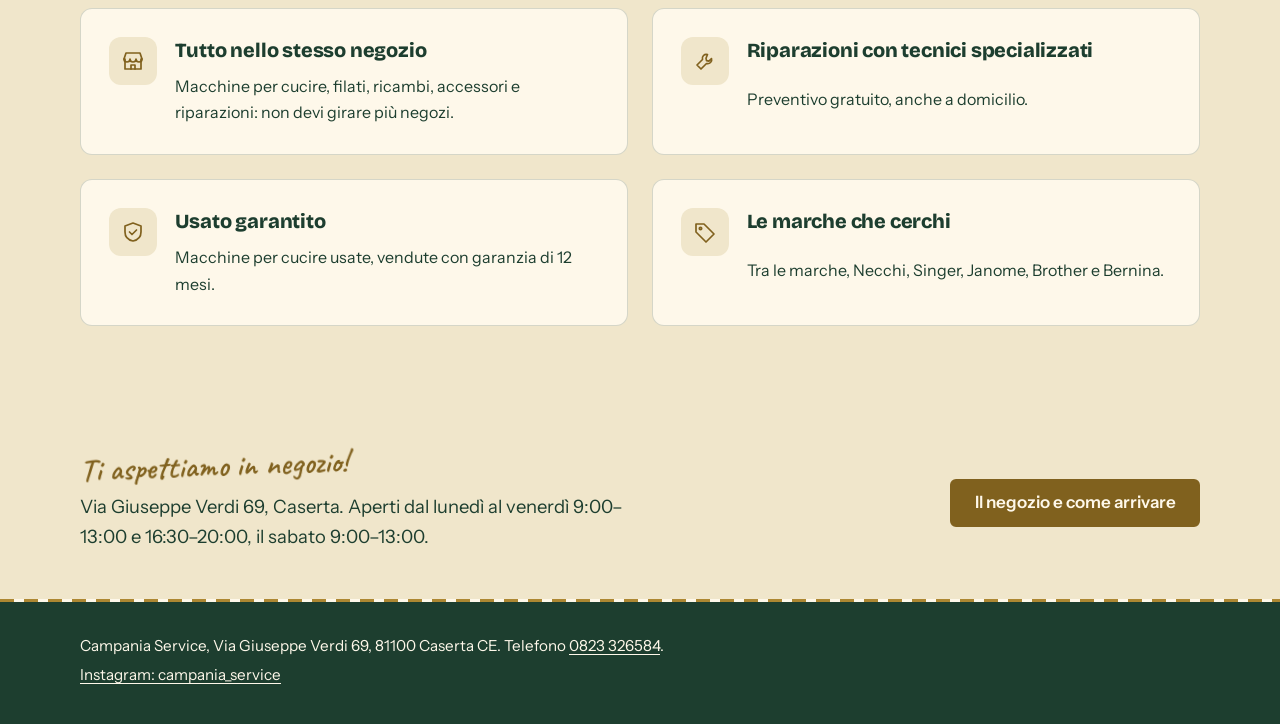
==== commit d033b9e0: "Add files via upload" ====
--- a/index.html
+++ b/index.html
@@ -17,7 +17,7 @@
 <link crossorigin="" href="https://fonts.gstatic.com" rel="preconnect"/>
 <link href="https://fonts.googleapis.com/css2?family=Bricolage+Grotesque:opsz,wght@12..96,600;12..96,800&amp;family=Caveat:wght@600&amp;family=Instrument+Sans:wght@400;500;600&amp;family=Young+Serif&amp;display=swap" rel="stylesheet"/>
 
-<link href="style.css?v=20261009-oro" rel="stylesheet"/>
+<link href="style.css?v=20261009-logo" rel="stylesheet"/>
 <script type="application/ld+json">
 {
   "@context": "https://schema.org",
@@ -46,7 +46,7 @@
 <a class="skip" href="#contenuto">Vai al contenuto</a>
 <header>
 <div class="wrap bar">
-<a class="brand" href="index.html"><img alt="" class="brand-mark" height="1254" src="images/logo-campania-service.jpg" width="1254"/><span>Campania Service</span></a>
+<a aria-label="Campania Service — pagina iniziale" class="brand" href="index.html"><img alt="" class="brand-mark" height="1254" src="images/logo-campania-service.jpg" width="1254"/><span>Campania Service</span></a>
 <nav aria-label="Menu principale">
 <a href="index.html#chi-siamo">Chi siamo</a>
 <a href="macchine.html">Macchine</a>
@@ -162,7 +162,7 @@
 <p><a href="https://instagram.com/campania_service" rel="noopener" target="_blank">Instagram: campania_service</a></p>
 </div>
 </footer>
-<script src="script.js?v=20261009-2"></script>
+<script src="script.js?v=20261009-logo"></script>
 
 <a class="whatsapp-float" href="https://wa.me/393348676958" target="_blank" rel="noopener noreferrer" aria-label="Scrivici su WhatsApp al +39 334 867 6958" title="Scrivici su WhatsApp">
   <svg xmlns="http://www.w3.org/2000/svg" width="26" height="26" viewBox="0 0 24 24" aria-hidden="true" focusable="false">
--- a/style.css
+++ b/style.css
@@ -342,3 +342,26 @@
 .whatsapp-float:active{transform:scale(.96)}
 @media(max-width:620px){.whatsapp-float{right:max(16px,env(safe-area-inset-right));bottom:max(16px,env(safe-area-inset-bottom))}}
 @media(prefers-reduced-motion:reduce){.whatsapp-float{transition:none}.whatsapp-float:hover,.whatsapp-float:active{transform:none}}
+
+/* Logo leggibile e testata condivisa in tutte le pagine. */
+:root{--header-height:180px}
+html{scroll-padding-top:calc(var(--header-height) + 16px)}
+header{position:sticky;top:0;z-index:40;background:var(--paper);color:var(--ink)}
+.bar{display:grid;grid-template-columns:minmax(0,1fr) auto;gap:.5rem 1rem;padding:.65rem 0}
+.brand{min-width:0;gap:1rem;font-size:1.5rem;line-height:1.2}
+.brand-mark{display:block;width:104px;height:104px;max-width:none;object-fit:contain;flex:none}
+.brand span{min-width:0}
+.bar>.btn{margin-left:0}
+.bar nav{grid-column:1/-1;gap:.25rem 1.6rem}
+@media(max-width:900px){
+ .brand{font-size:1.25rem;gap:.75rem}
+ .brand-mark{width:88px;height:88px}
+}
+@media(max-width:620px){
+ .bar{gap:.4rem .6rem;padding:.5rem 0}
+ .brand{font-size:1.05rem;gap:.5rem}
+ .brand-mark{width:76px;height:76px}
+ .bar>.btn{padding:0 .8rem;min-height:42px}
+ .bar nav{flex-wrap:nowrap;justify-content:flex-start;gap:1.2rem;overflow-x:auto;white-space:nowrap;padding-bottom:.3rem;max-width:100%}
+ .bar nav a{flex:none}
+}
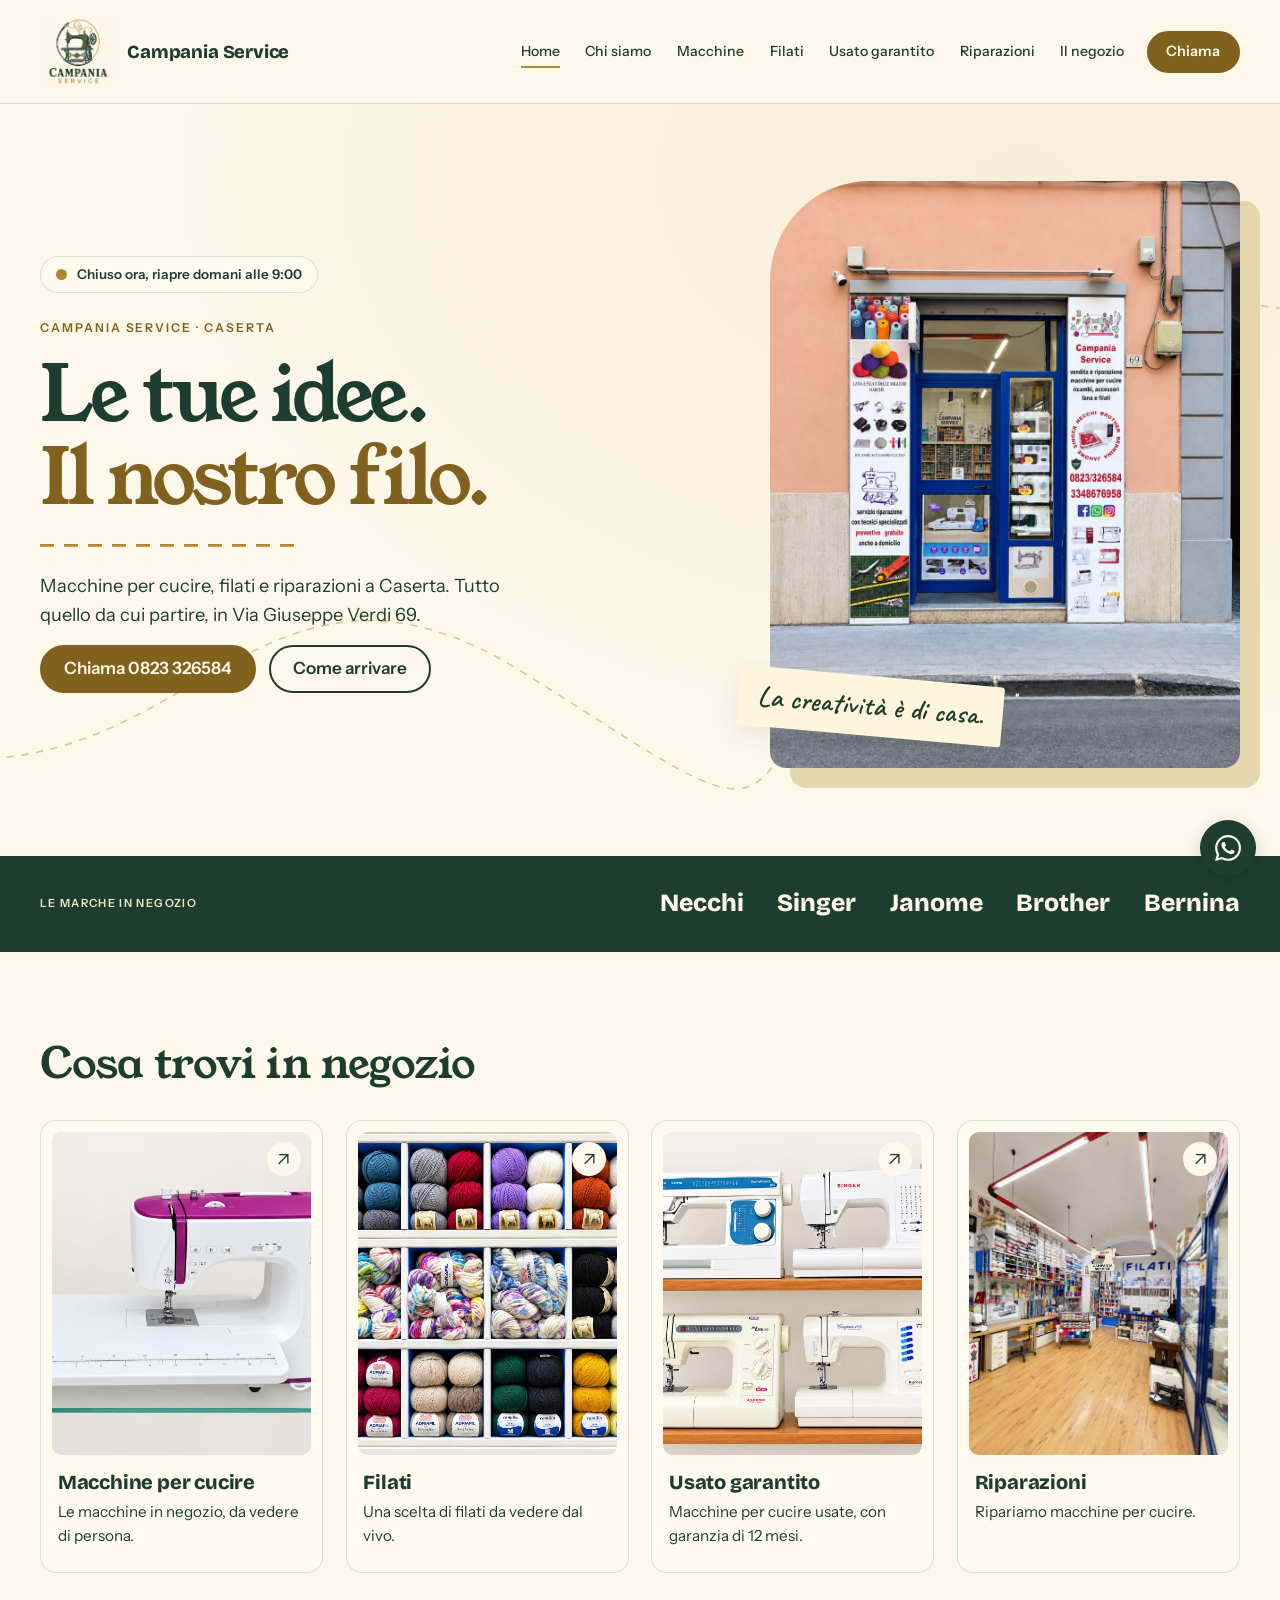
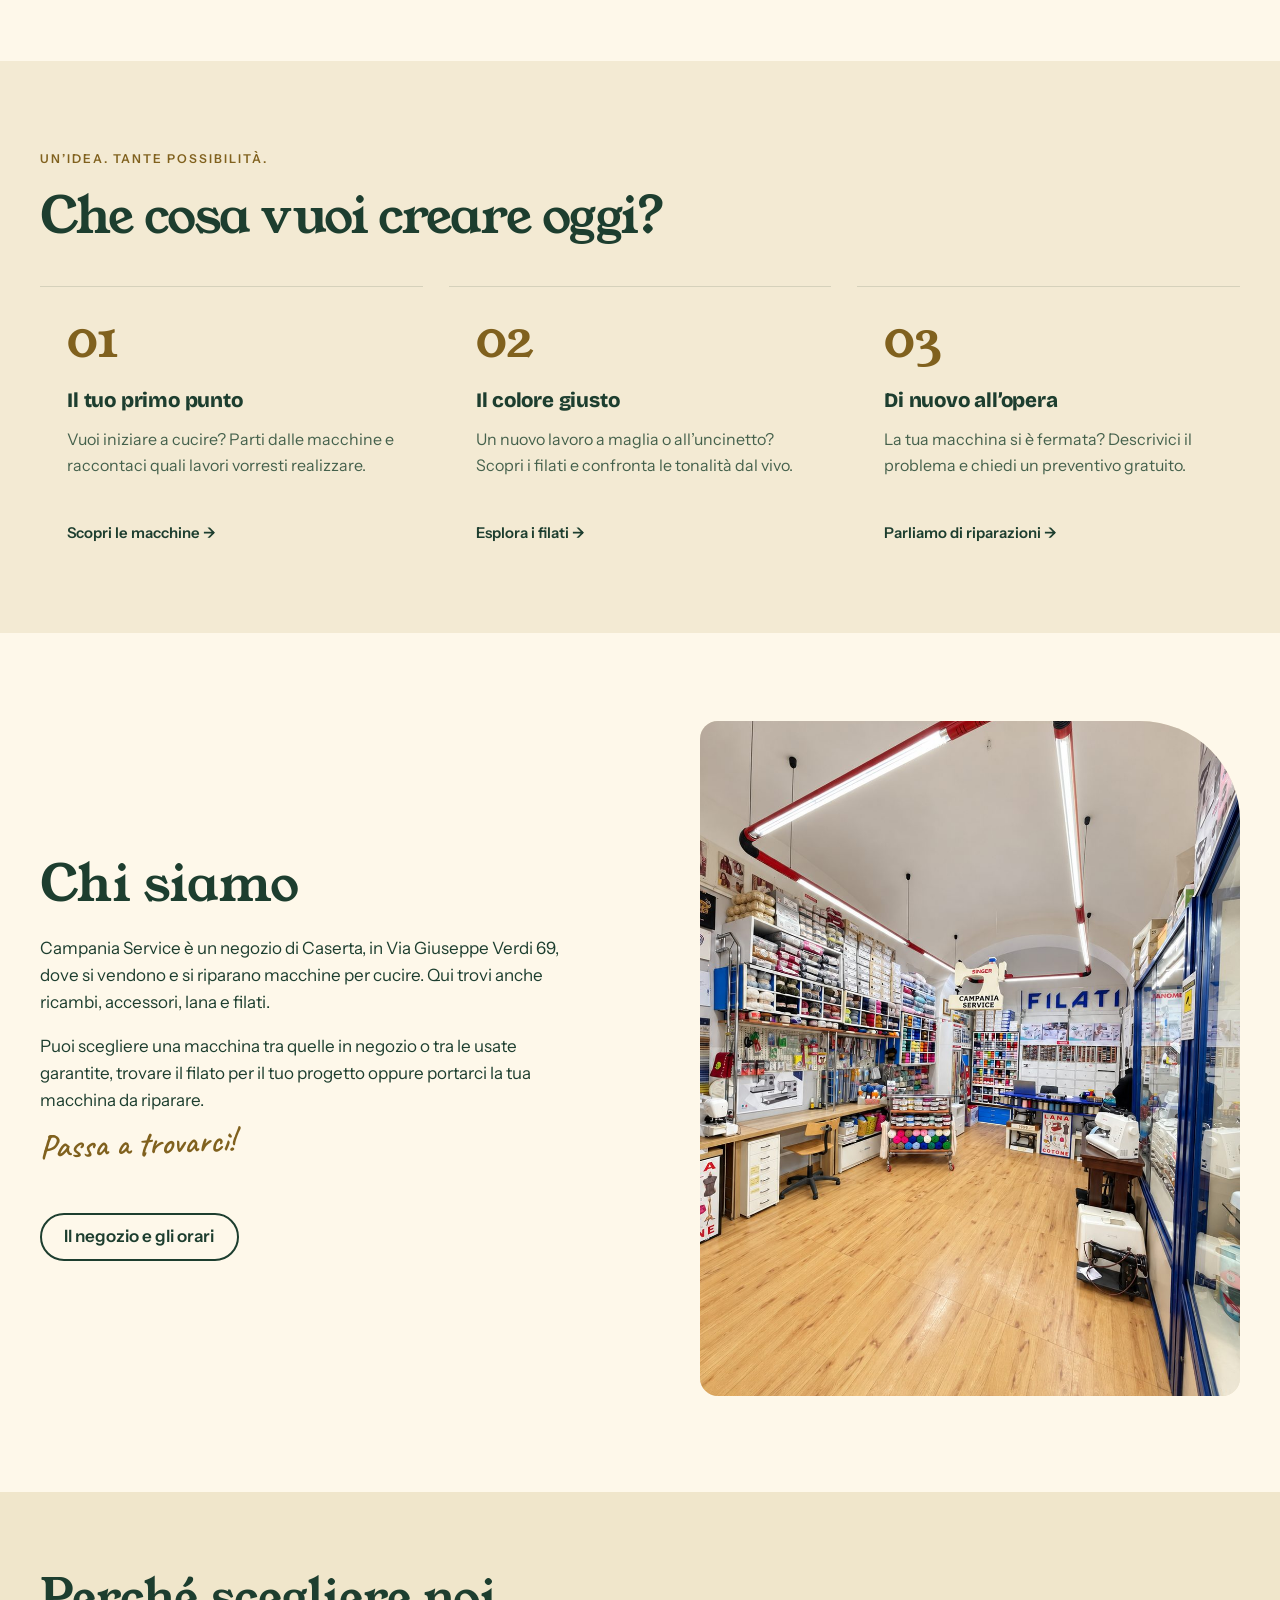
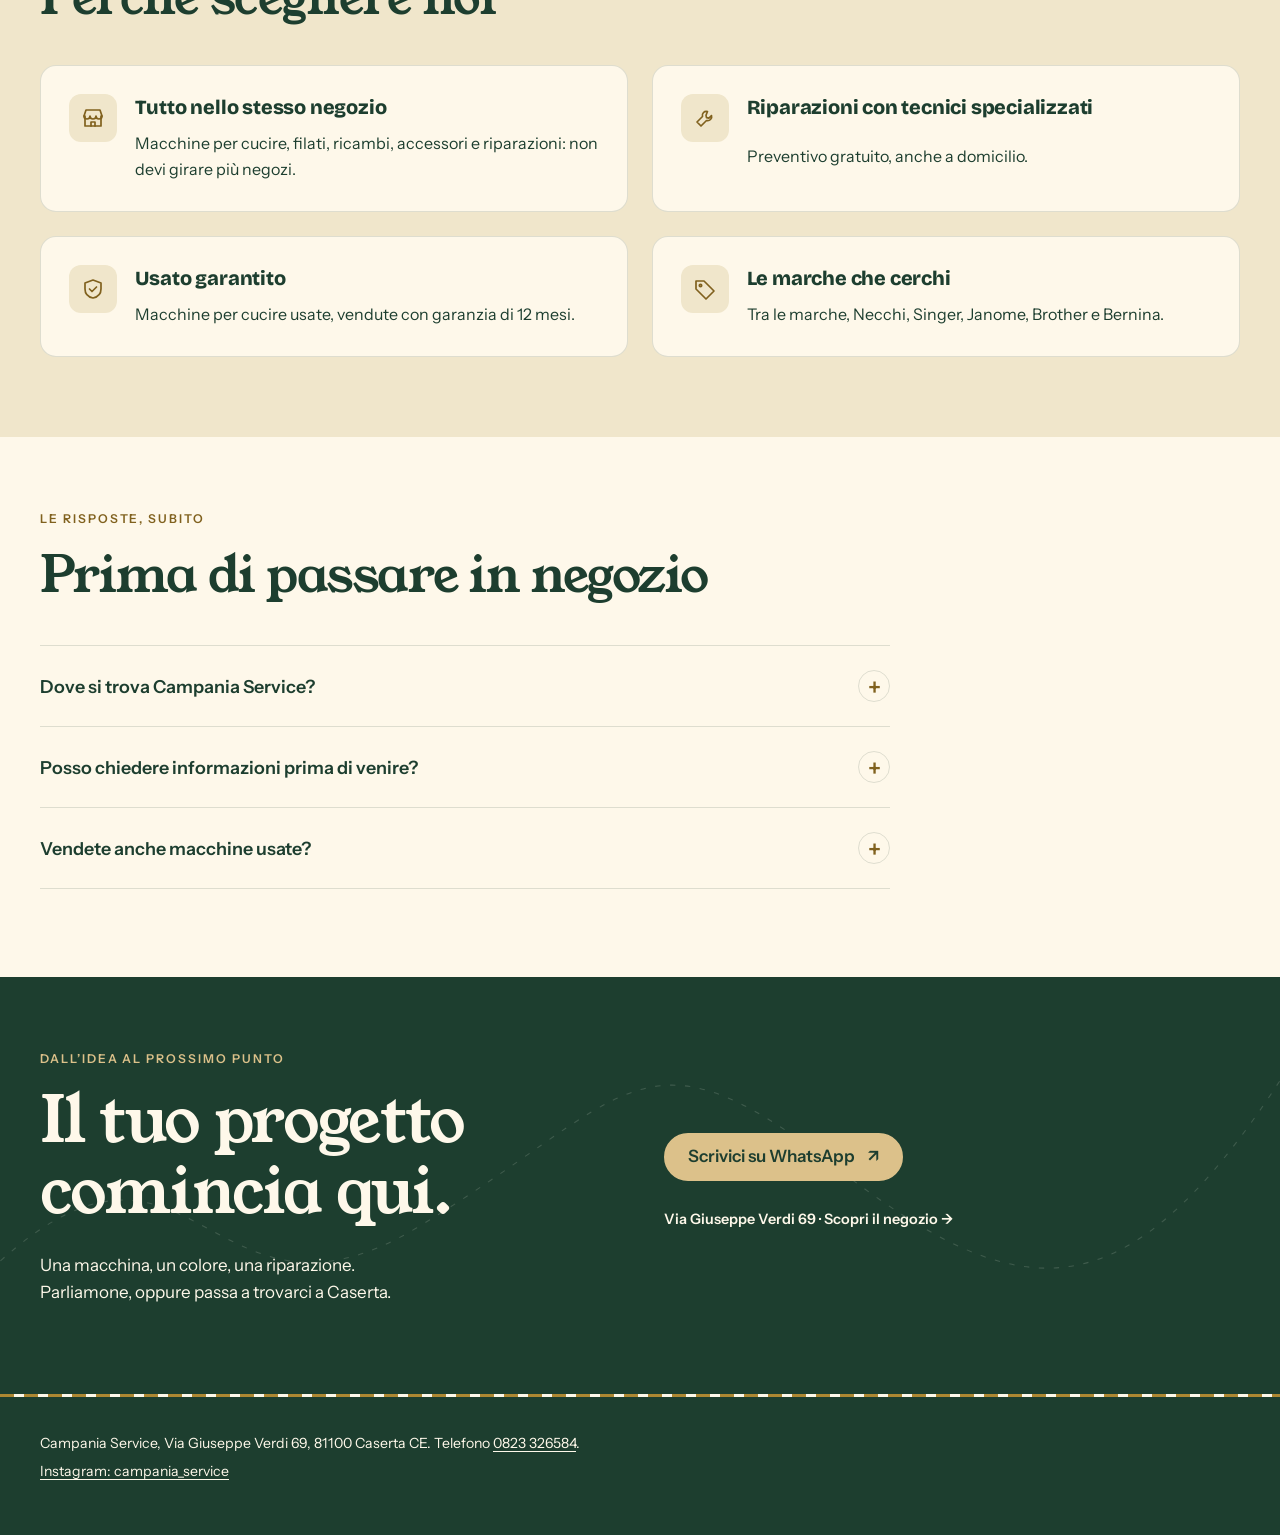
==== commit 4ed0f956: "Add files via upload" ====
--- a/index.html
+++ b/index.html
@@ -41,13 +41,14 @@
   ]
 }
 </script>
+<link href="modern.css?v=20261009-gold-1" rel="stylesheet"/>
 </head>
 <body>
 <a class="skip" href="#contenuto">Vai al contenuto</a>
 <header>
 <div class="wrap bar">
 <a aria-label="Campania Service — pagina iniziale" class="brand" href="index.html"><img alt="" class="brand-mark" height="1254" src="images/logo-campania-service.jpg" width="1254"/><span>Campania Service</span></a>
-<nav aria-label="Menu principale">
+<nav aria-label="Menu principale"><a aria-current="page" href="index.html">Home</a>
 <a href="index.html#chi-siamo">Chi siamo</a>
 <a href="macchine.html">Macchine</a>
 <a href="filati.html">Filati</a>
@@ -57,22 +58,23 @@
 </nav>
 <a class="btn primary" href="tel:+390823326584">Chiama</a>
 </div>
-</header>
+<div class="reading-progress" aria-hidden="true"><span></span></div></header>
 <main id="contenuto">
-<section class="hero">
+<section class="hero"><svg class="hero-thread" viewBox="0 0 1200 700" fill="none" aria-hidden="true"><path d="M-50 610C180 630 250 380 490 530S700 690 790 470 1000 140 1260 200"/></svg>
 <div class="wrap">
 <div>
 <p class="status" data-state="unknown" id="status">Controllo gli orari</p>
-<h1>Macchine per cucire, filati e riparazioni a Caserta</h1>
+<p class="eyebrow hero-eyebrow">Campania Service · Caserta</p><h1>Le tue idee.<br><em>Il nostro filo.</em></h1>
 <div aria-hidden="true" class="stitch draw"></div>
-<p class="lead">Trovi macchine per cucire, filati e riparazioni nello stesso negozio, in Via Giuseppe Verdi 69.</p>
+<p class="lead">Macchine per cucire, filati e riparazioni a Caserta. Tutto quello da cui partire, in Via Giuseppe Verdi 69.</p>
 <div class="btns">
 <a class="btn primary" href="tel:+390823326584">Chiama 0823 326584</a>
 <a class="btn" href="https://www.google.com/maps/search/?api=1&amp;query=Campania%20Service%20Via%20Giuseppe%20Verdi%2069%2081100%20Caserta%20CE" rel="noopener" target="_blank">Come arrivare</a>
 </div>
 </div>
-<div class="frame rv">
+<div class="hero-visual"><span class="photo-note">La creatività è di casa.</span><div class="frame rv">
 <img alt="Facciata del negozio Campania Service in Via Giuseppe Verdi 69, a Caserta" fetchpriority="high" height="1400" src="images/facciata.jpg" width="1050"/>
+</div>
 </div>
 </div>
 </section>
@@ -104,7 +106,7 @@
 </div>
 </div>
 </section>
-<section class="about" id="chi-siamo">
+<section class="modern-section soft-section"><div class="wrap"><div class="section-heading reveal"><p class="eyebrow">Un’idea. Tante possibilità.</p><h2>Che cosa vuoi creare oggi?</h2></div><div class="journey"><article class="journey-card reveal"><span class="step-number">01</span><h3>Il tuo primo punto</h3><p>Vuoi iniziare a cucire? Parti dalle macchine e raccontaci quali lavori vorresti realizzare.</p></article><article class="journey-card reveal"><span class="step-number">02</span><h3>Il colore giusto</h3><p>Un nuovo lavoro a maglia o all’uncinetto? Scopri i filati e confronta le tonalità dal vivo.</p></article><article class="journey-card reveal"><span class="step-number">03</span><h3>Di nuovo all’opera</h3><p>La tua macchina si è fermata? Descrivici il problema e chiedi un preventivo gratuito.</p></article></div><div class="path-links"><a href="macchine.html">Scopri le macchine →</a><a href="filati.html">Esplora i filati →</a><a href="riparazioni.html">Parliamo di riparazioni →</a></div></div></section><section class="about" id="chi-siamo">
 <div class="wrap about-grid">
 <div class="about-text">
 <h2 class="fx">Chi siamo</h2>
@@ -123,38 +125,30 @@
 <h2 class="fx">Perché scegliere noi</h2>
 <div class="why-grid">
 <article class="why-item fx">
-<span class="ico"><svg aria-hidden="true" fill="none" height="24" stroke="currentColor" stroke-width="1.7" viewbox="0 0 24 24" width="24"><path d="M4 10v10h16V10"></path><path d="M3 10l2-6h14l2 6"></path><path d="M3 10c0 1.7 1.3 3 3 3s3-1.3 3-3c0 1.7 1.3 3 3 3s3-1.3 3-3c0 1.7 1.3 3 3 3s3-1.3 3-3"></path><path d="M10 20v-4h4v4"></path></svg></span>
+<span class="ico"><svg aria-hidden="true" fill="none" height="24" stroke="currentColor" stroke-width="1.7" viewBox="0 0 24 24" width="24"><path d="M4 10v10h16V10"></path><path d="M3 10l2-6h14l2 6"></path><path d="M3 10c0 1.7 1.3 3 3 3s3-1.3 3-3c0 1.7 1.3 3 3 3s3-1.3 3-3c0 1.7 1.3 3 3 3s3-1.3 3-3"></path><path d="M10 20v-4h4v4"></path></svg></span>
 <h3>Tutto nello stesso negozio</h3>
 <p>Macchine per cucire, filati, ricambi, accessori e riparazioni: non devi girare più negozi.</p>
 </article>
 <article class="why-item fx">
-<span class="ico"><svg aria-hidden="true" fill="none" height="24" stroke="currentColor" stroke-width="1.7" viewbox="0 0 24 24" width="24"><path d="M14.5 5.5a4 4 0 00-5 5L4 16l4 4 5.5-5.5a4 4 0 005-5l-2.6 2.6-2.4-.5-.5-2.4z"></path></svg></span>
+<span class="ico"><svg aria-hidden="true" fill="none" height="24" stroke="currentColor" stroke-width="1.7" viewBox="0 0 24 24" width="24"><path d="M14.5 5.5a4 4 0 00-5 5L4 16l4 4 5.5-5.5a4 4 0 005-5l-2.6 2.6-2.4-.5-.5-2.4z"></path></svg></span>
 <h3>Riparazioni con tecnici specializzati</h3>
 <p>Preventivo gratuito, anche a domicilio.</p>
 </article>
 <article class="why-item fx">
-<span class="ico"><svg aria-hidden="true" fill="none" height="24" stroke="currentColor" stroke-width="1.7" viewbox="0 0 24 24" width="24"><path d="M12 3l8 3v6c0 4.5-3.2 8-8 9-4.8-1-8-4.5-8-9V6z"></path><path d="M8.5 12l2.5 2.5 4.5-4.5"></path></svg></span>
+<span class="ico"><svg aria-hidden="true" fill="none" height="24" stroke="currentColor" stroke-width="1.7" viewBox="0 0 24 24" width="24"><path d="M12 3l8 3v6c0 4.5-3.2 8-8 9-4.8-1-8-4.5-8-9V6z"></path><path d="M8.5 12l2.5 2.5 4.5-4.5"></path></svg></span>
 <h3>Usato garantito</h3>
 <p>Macchine per cucire usate, vendute con garanzia di 12 mesi.</p>
 </article>
 <article class="why-item fx">
-<span class="ico"><svg aria-hidden="true" fill="none" height="24" stroke="currentColor" stroke-width="1.7" viewbox="0 0 24 24" width="24"><path d="M3 12V4h8l10 10-8 8z"></path><circle cx="7.5" cy="8.5" r="1.2"></circle></svg></span>
+<span class="ico"><svg aria-hidden="true" fill="none" height="24" stroke="currentColor" stroke-width="1.7" viewBox="0 0 24 24" width="24"><path d="M3 12V4h8l10 10-8 8z"></path><circle cx="7.5" cy="8.5" r="1.2"></circle></svg></span>
 <h3>Le marche che cerchi</h3>
 <p>Tra le marche, Necchi, Singer, Janome, Brother e Bernina.</p>
 </article>
 </div>
 </div>
 </section>
-<section class="band">
-<div class="wrap fx">
-<div>
-<p class="hand">Ti aspettiamo in negozio!</p>
-<p>Via Giuseppe Verdi 69, Caserta. Aperti dal lunedì al venerdì 9:00–13:00 e 16:30–20:00, il sabato 9:00–13:00.</p>
-</div>
-<a class="btn primary" href="il-negozio.html">Il negozio e come arrivare</a>
-</div>
-</section>
-</main>
+
+<section class="modern-section faq-section"><div class="wrap"><div class="section-heading reveal"><p class="eyebrow">Le risposte, subito</p><h2>Prima di passare in negozio</h2></div><div class="faq-list"><details class="reveal"><summary>Dove si trova Campania Service?<span aria-hidden="true">+</span></summary><p>In Via Giuseppe Verdi 69, 81100 Caserta. Nella pagina “Il negozio” trovi orari e indicazioni.</p></details><details class="reveal"><summary>Posso chiedere informazioni prima di venire?<span aria-hidden="true">+</span></summary><p>Sì. Puoi chiamare lo 0823 326584 o scrivere su WhatsApp al +39 334 867 6958.</p></details><details class="reveal"><summary>Vendete anche macchine usate?<span aria-hidden="true">+</span></summary><p>Sì, macchine per cucire usate con garanzia di 12 mesi. Contattaci per conoscere le disponibilità attuali.</p></details></div></div></section><section class="project-cta"><div class="wrap"><div class="reveal"><p class="eyebrow">Dall’idea al prossimo punto</p><h2>Il tuo progetto<br>comincia qui.</h2><p>Una macchina, un colore, una riparazione.<br>Parliamone, oppure passa a trovarci a Caserta.</p></div><div class="cta-actions reveal"><a class="btn primary" href="https://wa.me/393348676958" target="_blank" rel="noopener noreferrer">Scrivici su WhatsApp <span aria-hidden="true">↗</span></a><a class="text-link" href="il-negozio.html">Via Giuseppe Verdi 69 · Scopri il negozio <span aria-hidden="true">→</span></a></div></div><svg class="cta-thread" viewBox="0 0 1200 380" fill="none" aria-hidden="true"><path d="M-20 280C180 80 190 350 390 230S600 30 780 170 1060 320 1220 60"/></svg></section></main>
 <div aria-hidden="true" class="stitch"></div>
 <footer>
 <div class="wrap">
@@ -169,5 +163,6 @@
     <path fill="currentColor" d="M20.52 3.48A11.88 11.88 0 0 0 12.04 0C5.46 0 .11 5.35.11 11.93c0 2.1.55 4.16 1.6 5.98L0 24l6.25-1.64a11.9 11.9 0 0 0 5.79 1.48h.01c6.58 0 11.94-5.35 11.94-11.93a11.85 11.85 0 0 0-3.47-8.43ZM12.04 21.82a9.9 9.9 0 0 1-5.04-1.38l-.36-.21-3.71.97.99-3.62-.24-.37a9.89 9.89 0 0 1-1.51-5.28c0-5.46 4.44-9.9 9.91-9.9a9.83 9.83 0 0 1 7 2.9 9.83 9.83 0 0 1 2.9 7c0 5.46-4.45 9.89-9.94 9.89Zm5.44-7.41c-.3-.15-1.76-.87-2.03-.97-.27-.1-.47-.15-.67.15-.2.3-.77.97-.94 1.17-.17.2-.35.22-.65.07-.3-.15-1.26-.46-2.4-1.48-.89-.79-1.48-1.76-1.66-2.06-.17-.3-.02-.46.13-.61.13-.13.3-.35.45-.52.15-.17.2-.3.3-.5.1-.2.05-.37-.02-.52-.08-.15-.67-1.61-.92-2.21-.24-.58-.49-.5-.67-.51h-.57c-.2 0-.52.07-.79.37-.27.3-1.04 1.02-1.04 2.49s1.07 2.89 1.21 3.09c.15.2 2.1 3.2 5.08 4.49.71.3 1.26.49 1.69.62.71.23 1.35.2 1.86.12.57-.08 1.76-.72 2.01-1.41.25-.7.25-1.29.17-1.41-.07-.13-.27-.2-.57-.35Z"/>
   </svg>
 </a>
+<script src="modern.js?v=20261009-gold-1" defer></script>
 </body>
 </html>
--- a/modern.css
+++ b/modern.css
@@ -0,0 +1,42 @@
+/* Campania Service: colore, materia e un filo che unisce le pagine. */
+:root{--paper:#FEF8EA;--mist:#F0E6CB;--thread:#AD8732;--thread-strong:#80611E;--soft:#f3ead3;--line:rgba(29,62,47,.14)}
+body{background:var(--paper)}
+.wrap{width:min(1200px,100% - 4rem)}
+header{background:rgba(254,248,234,.94);backdrop-filter:blur(18px)}
+.bar{min-height:90px;padding:.85rem 0;gap:.6rem 1.5rem}.brand{font-size:1.3rem}.brand-mark{height:44px}
+nav{gap:.2rem 1.55rem;font-size:.95rem}.btn{border-radius:999px;gap:.7rem;transition:transform .25s,background .25s,color .25s,box-shadow .25s}.btn:hover{transform:translateY(-2px);box-shadow:0 8px 24px #1d3e2f18}
+nav a{position:relative;border:0}nav a::after{position:absolute;content:"";height:2px;bottom:2px;left:0;right:0;background:var(--thread);transform:scaleX(0);transform-origin:left;transition:transform .25s}nav a:hover::after,nav a[aria-current="page"]::after{transform:scaleX(1)}
+.reading-progress{height:3px;position:absolute;bottom:-1px;left:0;right:0;pointer-events:none}.reading-progress span{display:block;height:100%;background:var(--thread);transform:scaleX(0);transform-origin:left}
+.eyebrow{font-size:.76rem;letter-spacing:.16em;font-family:var(--body);font-weight:600;line-height:1.6;color:var(--thread-strong)}
+.hero{position:relative;isolation:isolate;overflow:hidden;padding:4.8rem 0 5.5rem;background:radial-gradient(ellipse at 80% 10%,#f0e6cb88,transparent 60%)}
+.hero .wrap{gap:4rem;position:relative}.hero h1{font-size:clamp(3.2rem,6vw,5.8rem);line-height:1.08;letter-spacing:-.045em}.hero h1 em{font-style:normal;color:var(--thread-strong)}
+.hero-eyebrow{margin-bottom:1rem}.hero p.lead{max-width:29rem;font-size:1.14rem}.hero .frame{width:100%;aspect-ratio:4/5;border-radius:100px 16px 16px 16px;outline:0;box-shadow:20px 20px 0 #e5d6ae;max-width:none}.hero .status{font-size:.84rem;margin-bottom:1.6rem;background:#fffaf0;border:1px solid var(--line)}
+.hero-visual{position:relative;width:100%;max-width:470px;justify-self:end}.photo-note{display:block;background:#fff5dd;color:var(--ink);padding:.8rem 1.2rem;font:600 1.8rem/1.2 var(--hand);transform:rotate(5deg);position:absolute;bottom:2rem;left:-2rem;z-index:2;box-shadow:0 8px 25px #1d3e2f18;border-radius:3px}.hero-thread{position:absolute;inset:0;width:100%;height:100%;z-index:-1;pointer-events:none}.hero-thread path{stroke:var(--thread);stroke-width:1.5;stroke-dasharray:7 7;opacity:.45;animation:thread-flow 30s linear infinite}
+@keyframes thread-flow{to{stroke-dashoffset:-280}}
+.brand-strip{background:var(--ink);color:#FEF8EA;padding:1.75rem 0;border:0}.brand-strip p{font-size:.7rem;color:#eee4c9}.brand-list{gap:1rem 2.1rem}.brand-list span{font-size:1.55rem;transition:color .2s}.brand-list span:hover{color:#dcc18a}
+.home-sec{padding:5.5rem 0}.tiles{grid-template-columns:repeat(4,minmax(0,1fr));gap:1.4rem}.tile{padding:.7rem .7rem 1.5rem;border:1px solid var(--line);border-radius:16px;background:#fffaf0;position:relative;transition:transform .3s,box-shadow .3s}.tile .frame{aspect-ratio:4/5;border-radius:10px}.tile h3{font-size:1.25rem;padding:0 .35rem}.tile p{font-size:.95rem;padding:0 .35rem}.tile::after{content:"↗";position:absolute;top:1.35rem;right:1.35rem;background:var(--paper);width:34px;height:34px;border-radius:50%;display:grid;place-items:center;font-size:1.2rem;z-index:2}.tile:hover{transform:translateY(-7px);box-shadow:0 15px 30px #1d3e2f10}.tile:hover h3{text-decoration:none}
+.about-main{border-radius:18px 100px 18px 18px}.about-text h2{font-size:clamp(2.5rem,4vw,3.5rem)}.why{background:#F0E6CB}.why-item{border-radius:16px;transition:transform .3s,box-shadow .3s}.why-item:hover{transform:translateY(-4px);box-shadow:0 14px 24px #1d3e2f0b}
+.page-title{position:relative;min-height:340px;padding:4rem 350px 3.5rem 0}.page-title h1{font-size:clamp(2.6rem,4.8vw,4.3rem);letter-spacing:-.035em}.page-title>.eyebrow{margin-bottom:1.2rem}.page-title>.stitch{width:90px}.page-title>p:not(.eyebrow){font-size:1.08rem;max-width:43rem}.page-portrait{position:absolute;right:0;top:2.5rem;width:275px;height:275px;border-radius:50%;overflow:hidden;border:10px solid #fffaf0;box-shadow:12px 12px 0 var(--soft)}.page-portrait img{width:100%;height:100%;object-fit:cover}.dark .page-title>.eyebrow{color:#e6ce99}.dark{background:#1D3E2F}.dark .page-portrait{border-color:#45614C;box-shadow:12px 12px 0 #8a9571}
+.product-card{border-radius:16px;transition:transform .3s,box-shadow .3s}.product-card:hover{transform:translateY(-5px);box-shadow:0 16px 30px #1d3e2f10}.product-card .frame{aspect-ratio:1.2;background:#F1E8D2}.product-copy h2{font-size:1.2rem}.product-copy{padding:1.6rem}.product-card .frame img{transition:transform .7s}.product-card .frame:hover img{transform:scale(1.045)}.advice-card{background:var(--ink)}.advice-card .eyebrow{color:#dcc18a}
+.modern-section{padding:5.5rem 0}.soft-section{background:var(--soft)}.section-heading{max-width:740px;margin-bottom:2.6rem}.section-heading h2{font-size:clamp(2.2rem,4vw,3.4rem);letter-spacing:-.03em}.section-heading .eyebrow{margin-bottom:1.2rem}.section-intro{font-size:1.15rem;max-width:42rem;margin-bottom:2rem}.journey{display:grid;grid-template-columns:repeat(3,minmax(0,1fr));gap:1.6rem}.journey-card{position:relative;padding:1.7rem;border-top:1px solid var(--line)}.step-number{font:400 3.2rem/1 var(--display);color:var(--thread-strong);display:block;margin-bottom:1.4rem}.journey-card h3{font-size:1.28rem;margin:0 0 .8rem;line-height:1.3}.journey-card p{font-size:1rem;margin:0;color:var(--denim)}.path-links{display:grid;grid-template-columns:repeat(3,minmax(0,1fr));gap:1.6rem;margin-top:1rem}.path-links a{padding:0 1.7rem;text-decoration:none;font-weight:600;font-size:.93rem;transition:color .2s}.path-links a:hover{color:var(--thread-strong)}
+.choice-layout{display:grid;grid-template-columns:1fr 1fr;gap:3.5rem;align-items:start}.choice-buttons{display:flex;flex-direction:column;gap:.75rem}.choice-button{display:flex;align-items:center;gap:1rem;text-align:left;border:1px solid var(--line);border-radius:12px;padding:1.1rem 1.3rem;font:500 1rem var(--body);color:var(--ink);background:#fffaf088;cursor:pointer;min-height:58px;transition:background .25s,transform .25s}.choice-button span:first-child{flex:1}.choice-button[aria-pressed=true]{background:var(--ink);color:#FEF8EA;border-color:var(--ink)}.choice-button:hover{transform:translateX(4px)}.choice-result{border-radius:20px;background:#fffaf0;padding:2.5rem;min-height:350px;border:1px solid var(--line);position:relative}.choice-result::before{content:"";height:5px;width:70px;background:var(--thread);position:absolute;top:0;left:2.5rem}.choice-result h3{font:400 2rem/1.2 var(--display);margin:1rem 0}.choice-result>p:not(.eyebrow){color:var(--denim)}.text-link{text-decoration:none;font-weight:600;font-size:.98rem;display:inline-block;padding:.5rem 0}.text-link:hover{text-decoration:underline;text-underline-offset:5px}.small-note{font-size:.8rem!important;line-height:1.6;margin:1.5rem 0 0;color:var(--denim)}
+.editorial-split{display:grid;grid-template-columns:.9fr 1.1fr;gap:4rem;align-items:center}.photo-stack{position:relative}.photo-stack>img{width:100%;aspect-ratio:4/5;object-fit:cover;border-radius:90px 14px 14px 14px}.editorial-split .journey{grid-template-columns:1fr;gap:.2rem}.editorial-split .journey-card{padding:1.25rem 0 1.25rem 4rem}.editorial-split .step-number{font-size:2rem;position:absolute;left:0;top:1.3rem}.palette-studio{margin-top:4rem;background:var(--ink);color:#FEF8EA;border-radius:20px;padding:2.5rem;display:grid;grid-template-columns:1fr 1fr;gap:1rem 3rem;align-items:center}.palette-studio h3{font-size:1.45rem;margin-bottom:1rem}.palette-studio .eyebrow{color:#dcc18a}.palette-studio p{margin-bottom:0}.palette-studio>.small-note{grid-column:1/-1;color:#e6ddc4}.palette-buttons{display:flex;flex-wrap:wrap;gap:.6rem;margin-bottom:1.4rem}.palette-buttons button{font:500 .9rem var(--body);color:#fffaf0;background:transparent;border:1px solid #fffaf070;border-radius:999px;min-height:44px;padding:.5rem 1rem;cursor:pointer}.palette-buttons button[aria-pressed=true]{background:#fffaf0;color:var(--ink)}.swatches{display:flex;gap:.6rem}.swatches span{background:var(--swatch);height:74px;flex:1;border-radius:50% 50% 12px 12px;transition:background-color .5s,transform .4s}.swatches span:hover{transform:translateY(-6px)}
+.guarantee-layout{display:grid;grid-template-columns:260px 1fr;gap:3.5rem;align-items:center}.guarantee-layout .journey{grid-template-columns:1fr;gap:0}.guarantee-layout .journey-card{padding:1.2rem 0 1.2rem 4rem}.guarantee-layout .step-number{position:absolute;left:0;top:1.1rem;font-size:2rem}.guarantee-stamp{height:240px;width:240px;display:flex;flex-direction:column;justify-content:center;align-items:center;position:relative}.guarantee-stamp strong{font:400 6rem/1.2 var(--display);color:var(--thread-strong)}.guarantee-stamp>span{font-size:.9rem}.guarantee-stamp svg{position:absolute;inset:0;width:100%;height:100%;fill:none;stroke:var(--thread);stroke-width:1;stroke-dasharray:5 5;animation:stamp-spin 60s linear infinite}@keyframes stamp-spin{to{transform:rotate(360deg)}}
+.service-note{margin-top:3rem;display:flex;gap:1.5rem;align-items:center;background:#fffaf0;border-radius:16px;padding:2rem}.service-note h3{font-size:1.2rem;margin-bottom:.6rem}.service-note p{font-size:1rem;margin:0;max-width:42rem}.service-note .btn{flex-shrink:0}.note-mark{font:400 3rem var(--display);color:var(--thread-strong)}
+.faq-section{padding-top:4.5rem}.faq-list{max-width:850px}.faq-list details{border-top:1px solid var(--line)}.faq-list details:last-child{border-bottom:1px solid var(--line)}.faq-list summary{display:flex;align-items:center;justify-content:space-between;gap:1rem;list-style:none;padding:1.5rem 0;font:600 1.12rem/1.4 var(--body);cursor:pointer}.faq-list summary::-webkit-details-marker{display:none}.faq-list summary span{flex-shrink:0;display:grid;place-items:center;width:32px;height:32px;border-radius:50%;border:1px solid var(--line);color:var(--thread-strong);font-size:1.5rem;transition:transform .25s}.faq-list details[open] summary span{transform:rotate(45deg)}.faq-list details>p{padding:0 3rem 1.3rem 0;margin:0;max-width:750px;color:var(--denim);animation:faq-appear .25s ease}@keyframes faq-appear{from{opacity:0;transform:translateY(-6px)}to{opacity:1;transform:none}}
+.project-cta{padding:4.5rem 0;background:var(--ink);color:#FEF8EA;position:relative;overflow:hidden;isolation:isolate}.project-cta>.wrap{display:grid;grid-template-columns:1fr 1fr;gap:3rem;align-items:center}.project-cta h2{font-size:clamp(2.7rem,5vw,4.5rem);line-height:1.12;margin-bottom:1.5rem;letter-spacing:-.025em}.project-cta p{color:#FEF8EA}.project-cta .eyebrow{color:#dcc18a}.cta-actions{display:flex;flex-direction:column;align-items:flex-start;gap:1.2rem}.project-cta .text-link{font-size:.9rem;color:#FEF8EA}.project-cta .btn.primary{background:#dcc18a;border-color:#dcc18a;color:var(--ink)}.project-cta .btn.primary:hover{background:#fffaf0;border-color:#FEF8EA}.cta-thread{position:absolute;inset:0;width:100%;height:100%;pointer-events:none;z-index:-1}.cta-thread path{stroke:#fffaf0;stroke-width:1;stroke-dasharray:5 9;opacity:.15;animation:thread-flow 30s linear infinite}
+.band{background:#F0E6CB;padding:2.3rem 0}footer{padding:2.2rem 0 3rem}footer .wrap{padding-right:70px}footer p{font-size:.88rem}dialog img{border-radius:12px}dialog .x{border-radius:999px}.map{border-radius:18px}.contact{gap:3rem}.hours tr.today{background:#f3ead3}.hours th,.hours td{padding:.65rem .5rem}.whatsapp-float{background:#1D3E2F}.whatsapp-float:hover{background:#294E3B}
+/* Reveal is opt-in after the observer is created; no JavaScript means visible content. */
+.motion-ready .reveal{opacity:0;transform:translateY(22px);transition:opacity .65s ease,transform .65s cubic-bezier(.2,.7,.2,1);transition-delay:var(--delay,0ms)}.motion-ready .reveal.visible{opacity:1;transform:none}
+@media(min-width:1200px){.bar{flex-wrap:nowrap;gap:1.4rem}.brand{order:0;white-space:nowrap;font-size:1.15rem}nav{order:0;width:auto;flex:1;gap:1.2rem;font-size:.88rem;justify-content:flex-end}.bar>.btn{order:0;font-size:.9rem;min-height:42px;padding:0 1.1rem}html{scroll-padding-top:110px}}
+@media(max-width:1000px){.tiles{grid-template-columns:repeat(2,minmax(0,1fr))}.hero .wrap{gap:2.7rem}.hero .frame{max-width:450px}.hero-visual{justify-self:center}.page-title{padding-right:280px}.page-portrait{width:230px;height:230px}.editorial-split{gap:2.5rem}.service-note{flex-wrap:wrap}.guarantee-layout{gap:2rem}.choice-layout{gap:2rem}}
+@media(max-width:700px){.wrap{width:calc(100% - 2rem)}.hero{padding:2.5rem 0 3.7rem}.hero h1{font-size:clamp(3rem,12vw,4.5rem)}.hero .wrap{grid-template-columns:1fr;gap:2.8rem}.hero-visual{width:85%;max-width:360px}.hero .frame{border-radius:70px 12px 12px 12px;aspect-ratio:1/1;box-shadow:12px 12px 0 #e5d6ae}.photo-note{font-size:1.5rem;left:-1rem;bottom:1.2rem}.hero p.lead{font-size:1.04rem}.brand-strip{padding:1.4rem 0}.brand-strip .wrap{justify-content:center}.brand-list{justify-content:center;gap:.6rem 1.3rem}.brand-list span{font-size:1.2rem}.home-sec,.modern-section{padding:3.5rem 0}.tiles{gap:1rem}.tile{padding:.5rem .5rem 1rem}.tile h3{font-size:1.12rem}.tile p{font-size:.9rem}.tile .frame{aspect-ratio:1/1}.tile::after{width:28px;height:28px;top:1rem;right:1rem}.page-title{padding:2.5rem 0;min-height:0;display:flex;flex-direction:column}.page-title h1{font-size:2.6rem}.page-title>.eyebrow{margin-bottom:.9rem}.page-portrait{position:relative;top:auto;right:auto;order:5;width:170px;height:170px;align-self:flex-end;margin:1.3rem 1rem .5rem 0;border-width:6px}.page-title .stitch{margin:1.2rem 0}.page-title>.btns{order:6}.section-heading{margin-bottom:2rem}.section-heading h2{font-size:2.2rem}.journey,.choice-layout,.editorial-split,.guarantee-layout,.project-cta>.wrap{grid-template-columns:1fr;gap:1.4rem}.journey-card{padding:1.5rem 0 1.5rem 4.5rem}.journey-card .step-number{position:absolute;left:0;top:1.4rem;font-size:2.6rem}.path-links{grid-template-columns:1fr;margin-top:1.4rem;gap:1rem}.path-links a{padding:.7rem 0;border-bottom:1px solid var(--line)}.choice-result{padding:2rem 1.5rem;min-height:0}.choice-result::before{left:1.5rem}.photo-stack{max-width:450px;margin-bottom:1.5rem}.photo-stack>img{aspect-ratio:1.2}.palette-studio{grid-template-columns:1fr;padding:1.75rem 1.5rem;gap:1.5rem;margin-top:2.5rem}.swatches span{height:65px}.guarantee-stamp{width:200px;height:200px;justify-self:center;margin-bottom:1rem}.guarantee-stamp strong{font-size:5rem}.service-note{padding:1.5rem;gap:1rem}.note-mark{display:none}.service-note .btn{width:100%}.faq-list summary{font-size:1rem}.project-cta{padding:3.5rem 0}.project-cta h2{font-size:3rem}.cta-actions{gap:1rem}.bar{padding:.7rem 0}.brand{font-size:1.05rem}nav{gap:.1rem 1rem;font-size:.86rem}.bar>.btn{min-height:40px;padding:0 .9rem}.contact{grid-template-columns:1fr}.gallery-sec{padding-bottom:3rem}.catalog,.catalog.two{grid-template-columns:1fr}.gallery-sec .product-card .frame{aspect-ratio:1.35}}
+@media(prefers-reduced-motion:reduce){html{scroll-behavior:auto}*,*::before,*::after{animation:none!important;transition:none!important}.motion-ready .reveal{opacity:1;transform:none}.tile:hover,.product-card:hover,.btn:hover,.choice-button:hover,.swatches span:hover{transform:none}}
+
+/* Il nuovo logo resta intero; gli ancoraggi rispettano l’altezza reale del menu. */
+.bar{display:flex}
+.brand-mark{width:76px;height:76px;object-fit:contain;flex:none;max-width:none}
+.brand{gap:.7rem}
+.bar nav{flex-wrap:wrap;white-space:normal;overflow:visible}
+html{scroll-padding-top:calc(var(--header-height, 140px) + 16px)}
+@media(max-width:700px){.brand-mark{width:64px;height:64px}.brand{gap:.55rem}.bar nav{gap:.1rem 1rem;max-width:100%}.bar nav a{flex:none}}
